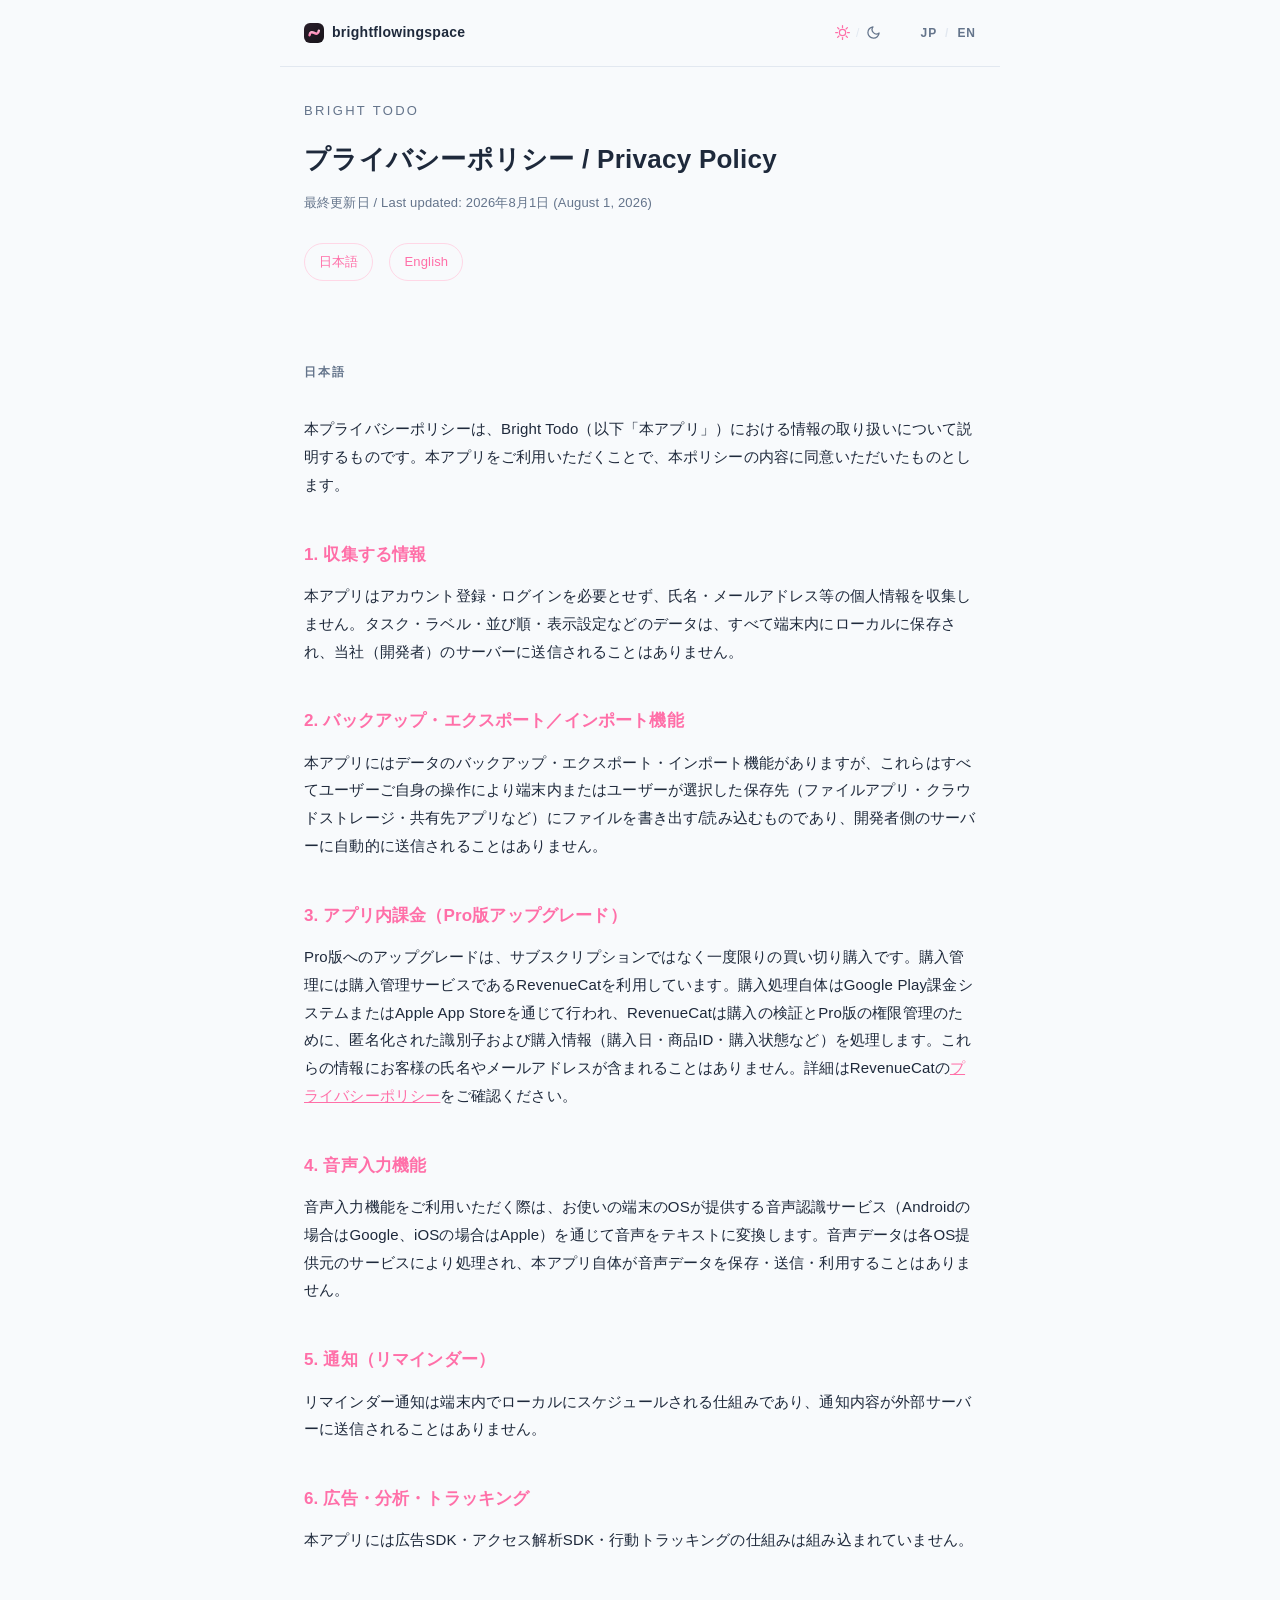
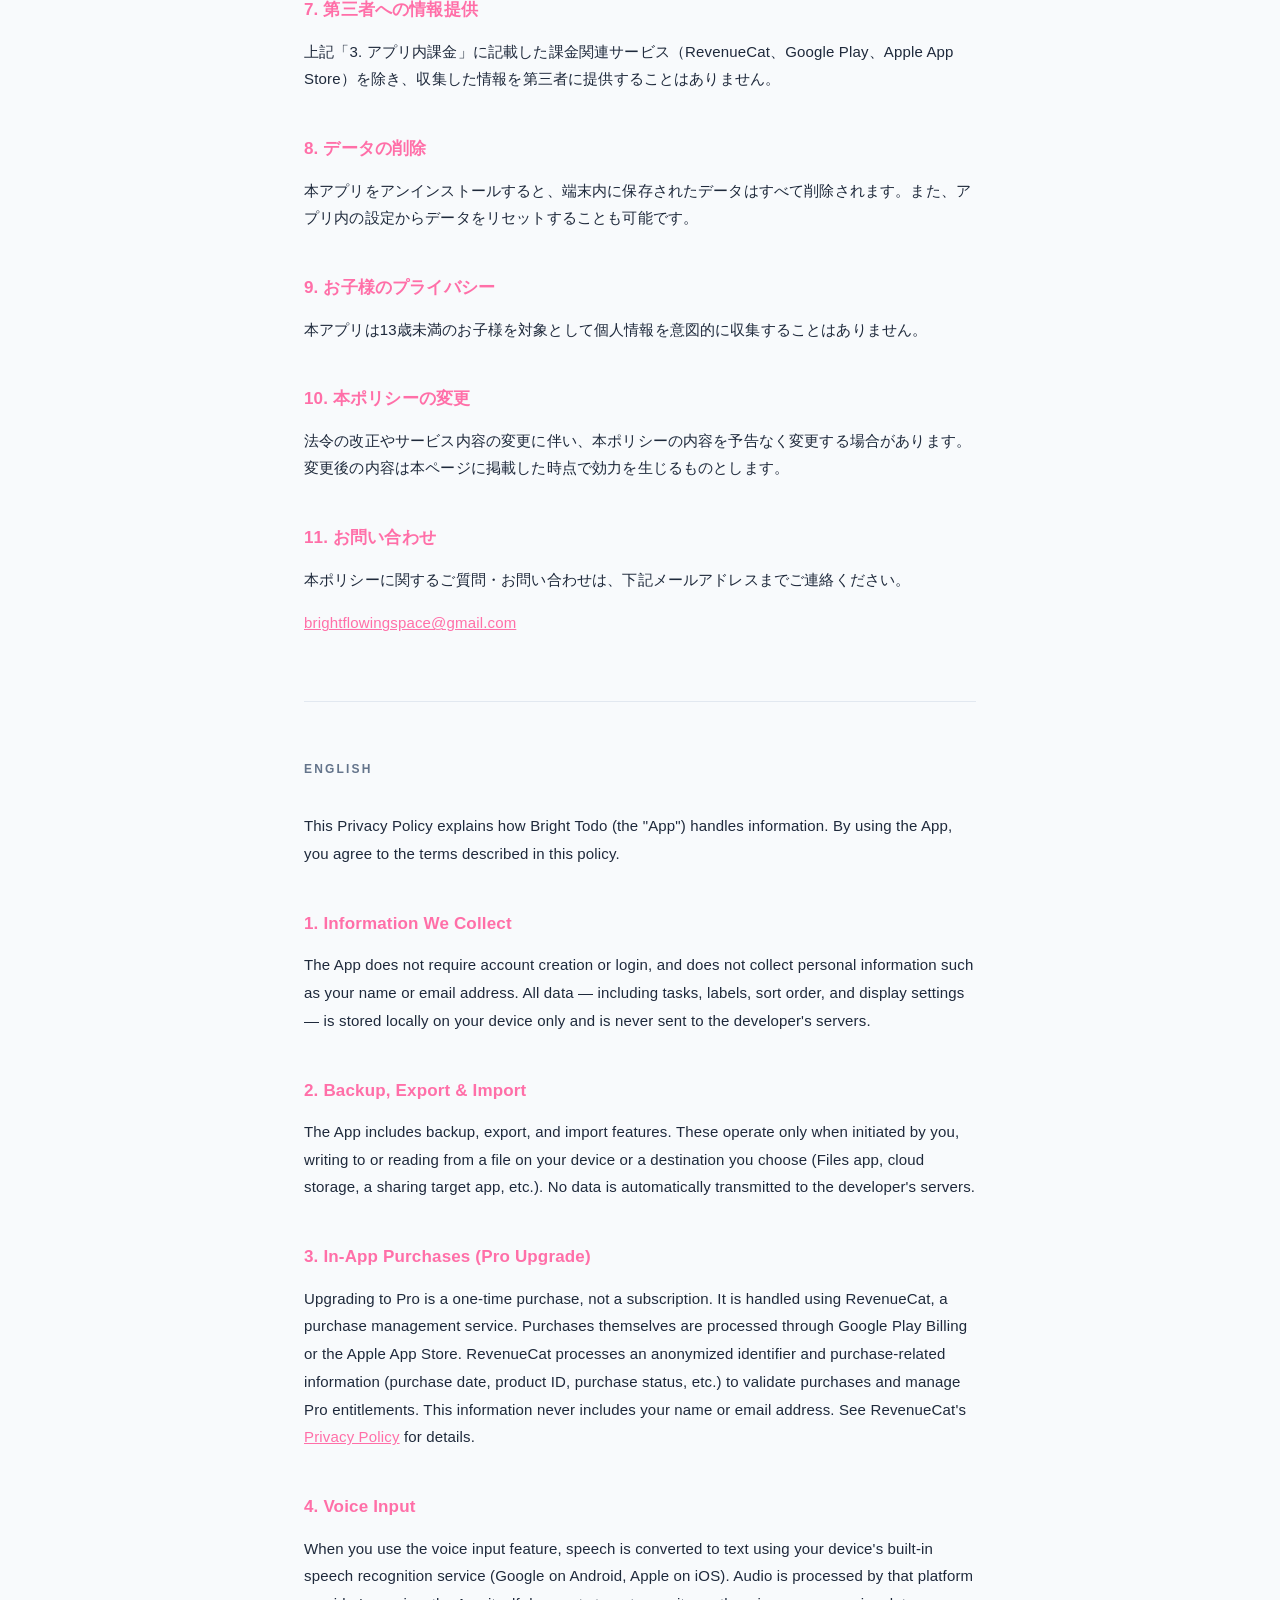
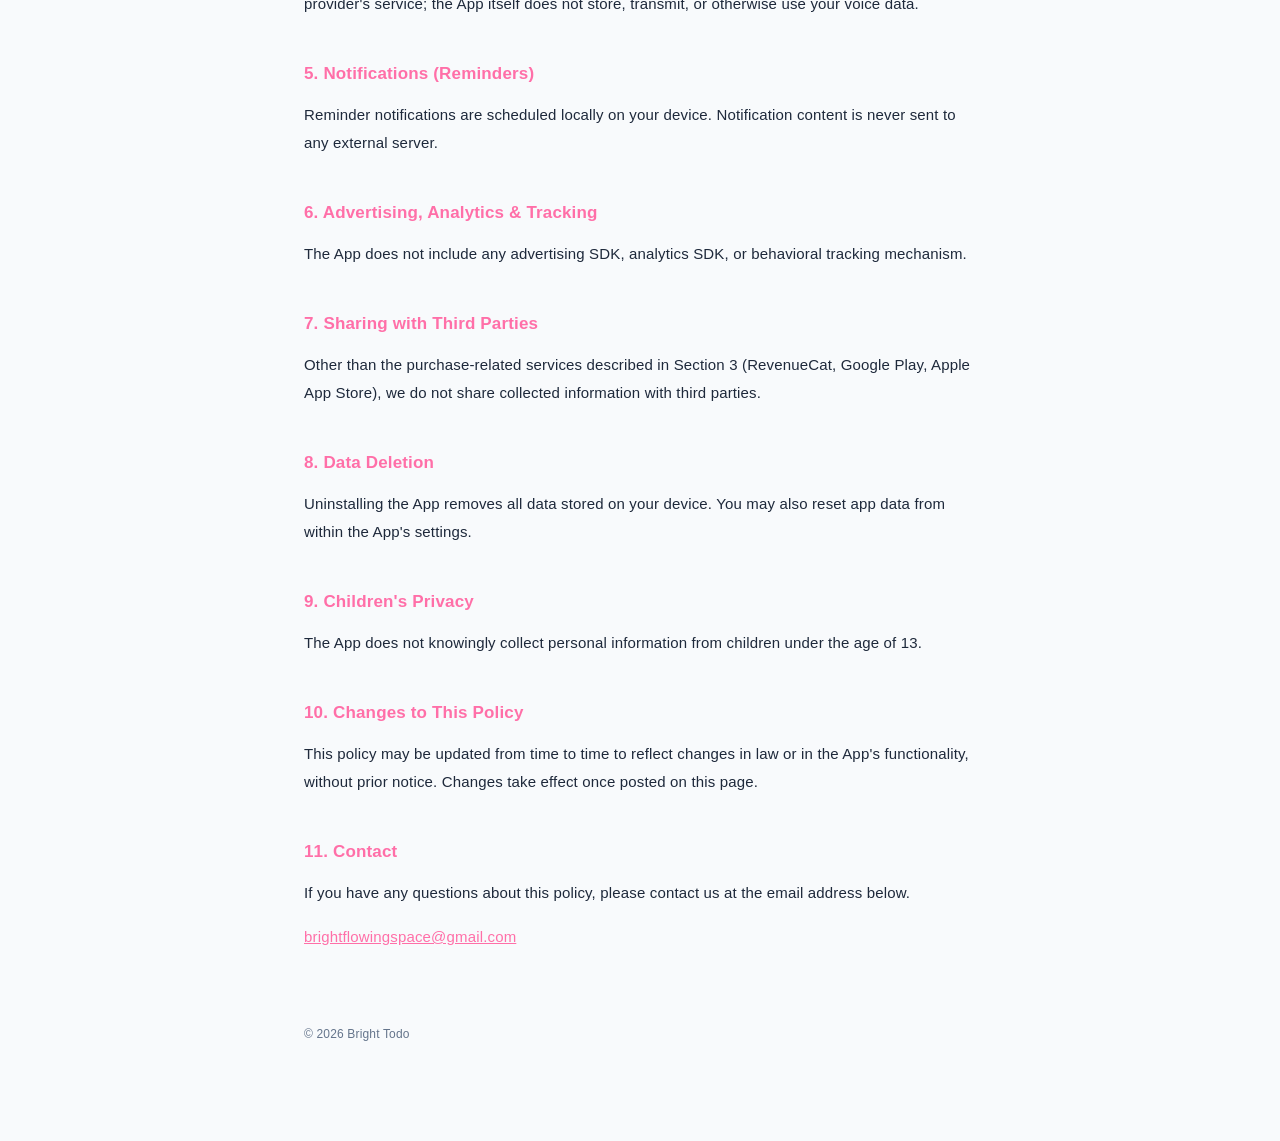
==== index.html @ e103cf81 "feat: プライバシー/サポートページに手動ダークモードトグルを追加、ヘッダー右側を整理 - 右上の「戻る」テキストを削除し、JP/EN(アンカージャンプ)と☀️/🌙(手動テーマ切替)に置き換え -" ====
<!DOCTYPE html>
<html lang="ja">
<head>
<meta charset="UTF-8">
<meta name="viewport" content="width=device-width, initial-scale=1.0">
<title>Bright Todo プライバシーポリシー / Privacy Policy</title>
<script>
  // Set the theme before first paint to avoid a flash of the wrong theme.
  (function () {
    try {
      var saved = localStorage.getItem('bfs_theme');
      var dark = saved ? saved === 'dark' : window.matchMedia('(prefers-color-scheme: dark)').matches;
      if (dark) document.documentElement.classList.add('dark');
    } catch (e) {}
  })();
</script>
<style>
  :root {
    --bg: #f8fafc;
    --fg: #1e293b;
    --muted: #64748b;
    --accent: #ff6fa8;
    --accent-light: #ffd7e6;
    --border: #e2e8f0;
  }
  :root.dark {
    --bg: #1e1420;
    --fg: #f1e9ec;
    --muted: #b09aa4;
    --accent: #ff9ec4;
    --accent-light: #5c001e;
    --border: #3a2a30;
  }
  * { box-sizing: border-box; }
  html { scroll-behavior: smooth; }
  body {
    margin: 0;
    background: var(--bg);
    color: var(--fg);
    font-family: -apple-system, BlinkMacSystemFont, "Hiragino Sans", "Segoe UI", Roboto, sans-serif;
    line-height: 1.85;
    letter-spacing: 0.01em;
    transition: background-color 0.3s ease, color 0.3s ease;
  }
  .wrap {
    max-width: 720px;
    margin: 0 auto;
    padding: 32px 24px 96px;
  }
  .site-header {
    max-width: 720px;
    margin: 0 auto;
    padding: 20px 24px;
    display: flex;
    align-items: center;
    justify-content: space-between;
    gap: 16px;
    border-bottom: 1px solid var(--border);
  }
  .site-header-brand {
    display: flex;
    align-items: center;
    gap: 8px;
    text-decoration: none;
    color: var(--fg);
    font-weight: 800;
    font-size: 14px;
    letter-spacing: 0.02em;
  }
  .site-header-brand img { border-radius: 6px; display: block; }
  .site-header-lang {
    display: flex;
    align-items: center;
    gap: 8px;
    font-size: 12px;
    font-weight: 700;
    letter-spacing: 0.08em;
  }
  .site-header-lang a {
    color: var(--muted);
    text-decoration: none;
    transition: color 0.15s ease;
  }
  .site-header-lang a:hover { color: var(--accent); }
  .site-header-lang span { color: var(--border); }
  .site-header-right {
    display: flex;
    align-items: center;
    gap: 40px;
  }
  .theme-toggle-group {
    display: flex;
    align-items: center;
    gap: 6px;
  }
  .theme-toggle-group button {
    background: none;
    border: none;
    padding: 0;
    cursor: pointer;
    color: var(--muted);
    line-height: 0;
    transition: color 0.15s ease;
  }
  .theme-toggle-group button svg { display: block; width: 15px; height: 15px; }
  .theme-toggle-group span { color: var(--border); font-size: 12px; }
  header.top {
    margin-bottom: 56px;
  }
  .brand {
    font-size: 13px;
    letter-spacing: 0.18em;
    text-transform: uppercase;
    color: var(--muted);
    margin-bottom: 12px;
  }
  h1 {
    font-size: 26px;
    font-weight: 600;
    margin: 0 0 8px;
    letter-spacing: 0.01em;
  }
  .updated {
    font-size: 13px;
    color: var(--muted);
  }
  nav.lang {
    margin-top: 28px;
    display: flex;
    gap: 16px;
    font-size: 13px;
  }
  nav.lang a {
    color: var(--accent);
    text-decoration: none;
    border: 1px solid var(--accent-light);
    padding: 6px 14px;
    border-radius: 999px;
    transition: background 0.15s ease;
  }
  nav.lang a:hover { background: var(--accent-light); }
  section.lang-block {
    padding-top: 24px;
  }
  section.lang-block + section.lang-block {
    margin-top: 64px;
    padding-top: 56px;
    border-top: 1px solid var(--border);
  }
  h2.lang-title {
    font-size: 12px;
    letter-spacing: 0.18em;
    text-transform: uppercase;
    color: var(--muted);
    margin: 0 0 32px;
  }
  h3 {
    font-size: 17px;
    font-weight: 600;
    margin: 40px 0 12px;
    color: var(--accent);
  }
  p { margin: 0 0 16px; font-size: 15px; }
  ul { margin: 0 0 16px; padding-left: 1.3em; font-size: 15px; }
  li { margin-bottom: 6px; }
  a.inline { color: var(--accent); }
  footer {
    margin-top: 72px;
    font-size: 12px;
    color: var(--muted);
  }
</style>
</head>
<body>
<header class="site-header">
  <a href="https://brightflowingspace.netlify.app/" class="site-header-brand">
    <img src="logo.svg" alt="brightflowingspace logo" width="20" height="20">
    <span>brightflowingspace</span>
  </a>
  <div class="site-header-right">
    <div class="theme-toggle-group">
      <button type="button" id="theme-light" aria-label="Light mode">
        <svg viewBox="0 0 24 24" fill="none" stroke="currentColor" stroke-width="2" stroke-linecap="round">
          <circle cx="12" cy="12" r="5"/>
          <line x1="12" y1="1"    x2="12" y2="4"/>
          <line x1="12" y1="20"   x2="12" y2="23"/>
          <line x1="1"  y1="12"   x2="4"  y2="12"/>
          <line x1="20" y1="12"   x2="23" y2="12"/>
          <line x1="4.2"  y1="4.2"  x2="6.3"  y2="6.3"/>
          <line x1="17.7" y1="17.7" x2="19.8" y2="19.8"/>
          <line x1="4.2"  y1="19.8" x2="6.3"  y2="17.7"/>
          <line x1="17.7" y1="6.3"  x2="19.8" y2="4.2"/>
        </svg>
      </button>
      <span>/</span>
      <button type="button" id="theme-dark" aria-label="Dark mode">
        <svg viewBox="0 0 24 24" fill="none" stroke="currentColor" stroke-width="2" stroke-linecap="round" stroke-linejoin="round">
          <path d="M21 12.8A9 9 0 1 1 11.2 3a7 7 0 0 0 9.8 9.8Z"/>
        </svg>
      </button>
    </div>
    <div class="site-header-lang">
      <a href="#ja">JP</a>
      <span>/</span>
      <a href="#en">EN</a>
    </div>
  </div>
</header>
<div class="wrap">

  <header class="top">
    <div class="brand">Bright Todo</div>
    <h1>プライバシーポリシー / Privacy Policy</h1>
    <div class="updated">最終更新日 / Last updated: 2026年8月1日 (August 1, 2026)</div>
    <nav class="lang">
      <a href="#ja">日本語</a>
      <a href="#en">English</a>
    </nav>
  </header>

  <section class="lang-block" id="ja" lang="ja">
    <h2 class="lang-title">日本語</h2>

    <p>本プライバシーポリシーは、Bright Todo（以下「本アプリ」）における情報の取り扱いについて説明するものです。本アプリをご利用いただくことで、本ポリシーの内容に同意いただいたものとします。</p>

    <h3>1. 収集する情報</h3>
    <p>本アプリはアカウント登録・ログインを必要とせず、氏名・メールアドレス等の個人情報を収集しません。タスク・ラベル・並び順・表示設定などのデータは、すべて端末内にローカルに保存され、当社（開発者）のサーバーに送信されることはありません。</p>

    <h3>2. バックアップ・エクスポート／インポート機能</h3>
    <p>本アプリにはデータのバックアップ・エクスポート・インポート機能がありますが、これらはすべてユーザーご自身の操作により端末内またはユーザーが選択した保存先（ファイルアプリ・クラウドストレージ・共有先アプリなど）にファイルを書き出す/読み込むものであり、開発者側のサーバーに自動的に送信されることはありません。</p>

    <h3>3. アプリ内課金（Pro版アップグレード）</h3>
    <p>Pro版へのアップグレードは、サブスクリプションではなく一度限りの買い切り購入です。購入管理には購入管理サービスであるRevenueCatを利用しています。購入処理自体はGoogle Play課金システムまたはApple App Storeを通じて行われ、RevenueCatは購入の検証とPro版の権限管理のために、匿名化された識別子および購入情報（購入日・商品ID・購入状態など）を処理します。これらの情報にお客様の氏名やメールアドレスが含まれることはありません。詳細はRevenueCatの<a class="inline" href="https://www.revenuecat.com/privacy/" target="_blank" rel="noopener">プライバシーポリシー</a>をご確認ください。</p>

    <h3>4. 音声入力機能</h3>
    <p>音声入力機能をご利用いただく際は、お使いの端末のOSが提供する音声認識サービス（Androidの場合はGoogle、iOSの場合はApple）を通じて音声をテキストに変換します。音声データは各OS提供元のサービスにより処理され、本アプリ自体が音声データを保存・送信・利用することはありません。</p>

    <h3>5. 通知（リマインダー）</h3>
    <p>リマインダー通知は端末内でローカルにスケジュールされる仕組みであり、通知内容が外部サーバーに送信されることはありません。</p>

    <h3>6. 広告・分析・トラッキング</h3>
    <p>本アプリには広告SDK・アクセス解析SDK・行動トラッキングの仕組みは組み込まれていません。</p>

    <h3>7. 第三者への情報提供</h3>
    <p>上記「3. アプリ内課金」に記載した課金関連サービス（RevenueCat、Google Play、Apple App Store）を除き、収集した情報を第三者に提供することはありません。</p>

    <h3>8. データの削除</h3>
    <p>本アプリをアンインストールすると、端末内に保存されたデータはすべて削除されます。また、アプリ内の設定からデータをリセットすることも可能です。</p>

    <h3>9. お子様のプライバシー</h3>
    <p>本アプリは13歳未満のお子様を対象として個人情報を意図的に収集することはありません。</p>

    <h3>10. 本ポリシーの変更</h3>
    <p>法令の改正やサービス内容の変更に伴い、本ポリシーの内容を予告なく変更する場合があります。変更後の内容は本ページに掲載した時点で効力を生じるものとします。</p>

    <h3>11. お問い合わせ</h3>
    <p>本ポリシーに関するご質問・お問い合わせは、下記メールアドレスまでご連絡ください。</p>
    <p><a class="inline" href="mailto:brightflowingspace@gmail.com">brightflowingspace@gmail.com</a></p>
  </section>

  <section class="lang-block" id="en" lang="en">
    <h2 class="lang-title">English</h2>

    <p>This Privacy Policy explains how Bright Todo (the "App") handles information. By using the App, you agree to the terms described in this policy.</p>

    <h3>1. Information We Collect</h3>
    <p>The App does not require account creation or login, and does not collect personal information such as your name or email address. All data — including tasks, labels, sort order, and display settings — is stored locally on your device only and is never sent to the developer's servers.</p>

    <h3>2. Backup, Export &amp; Import</h3>
    <p>The App includes backup, export, and import features. These operate only when initiated by you, writing to or reading from a file on your device or a destination you choose (Files app, cloud storage, a sharing target app, etc.). No data is automatically transmitted to the developer's servers.</p>

    <h3>3. In-App Purchases (Pro Upgrade)</h3>
    <p>Upgrading to Pro is a one-time purchase, not a subscription. It is handled using RevenueCat, a purchase management service. Purchases themselves are processed through Google Play Billing or the Apple App Store. RevenueCat processes an anonymized identifier and purchase-related information (purchase date, product ID, purchase status, etc.) to validate purchases and manage Pro entitlements. This information never includes your name or email address. See RevenueCat's <a class="inline" href="https://www.revenuecat.com/privacy/" target="_blank" rel="noopener">Privacy Policy</a> for details.</p>

    <h3>4. Voice Input</h3>
    <p>When you use the voice input feature, speech is converted to text using your device's built-in speech recognition service (Google on Android, Apple on iOS). Audio is processed by that platform provider's service; the App itself does not store, transmit, or otherwise use your voice data.</p>

    <h3>5. Notifications (Reminders)</h3>
    <p>Reminder notifications are scheduled locally on your device. Notification content is never sent to any external server.</p>

    <h3>6. Advertising, Analytics &amp; Tracking</h3>
    <p>The App does not include any advertising SDK, analytics SDK, or behavioral tracking mechanism.</p>

    <h3>7. Sharing with Third Parties</h3>
    <p>Other than the purchase-related services described in Section 3 (RevenueCat, Google Play, Apple App Store), we do not share collected information with third parties.</p>

    <h3>8. Data Deletion</h3>
    <p>Uninstalling the App removes all data stored on your device. You may also reset app data from within the App's settings.</p>

    <h3>9. Children's Privacy</h3>
    <p>The App does not knowingly collect personal information from children under the age of 13.</p>

    <h3>10. Changes to This Policy</h3>
    <p>This policy may be updated from time to time to reflect changes in law or in the App's functionality, without prior notice. Changes take effect once posted on this page.</p>

    <h3>11. Contact</h3>
    <p>If you have any questions about this policy, please contact us at the email address below.</p>
    <p><a class="inline" href="mailto:brightflowingspace@gmail.com">brightflowingspace@gmail.com</a></p>
  </section>

  <footer>&copy; 2026 Bright Todo</footer>

</div>
<script>
  var $themeLight = document.getElementById('theme-light');
  var $themeDark  = document.getElementById('theme-dark');

  function isDark() { return document.documentElement.classList.contains('dark'); }

  function updateThemeIcons() {
    var dark = isDark();
    $themeLight.style.color = !dark ? 'var(--accent)' : '';
    $themeDark.style.color  = dark  ? 'var(--accent)' : '';
  }
  updateThemeIcons();

  function setTheme(dark, remember) {
    document.documentElement.classList.toggle('dark', dark);
    if (remember) {
      try { localStorage.setItem('bfs_theme', dark ? 'dark' : 'light'); } catch (e) {}
    }
    updateThemeIcons();
  }

  $themeLight.addEventListener('click', function () { setTheme(false, true); });
  $themeDark.addEventListener('click', function () { setTheme(true, true); });

  window.matchMedia('(prefers-color-scheme: dark)').addEventListener('change', function (e) {
    var saved = null;
    try { saved = localStorage.getItem('bfs_theme'); } catch (err) {}
    if (!saved) setTheme(e.matches, false);
  });
</script>
</body>
</html>
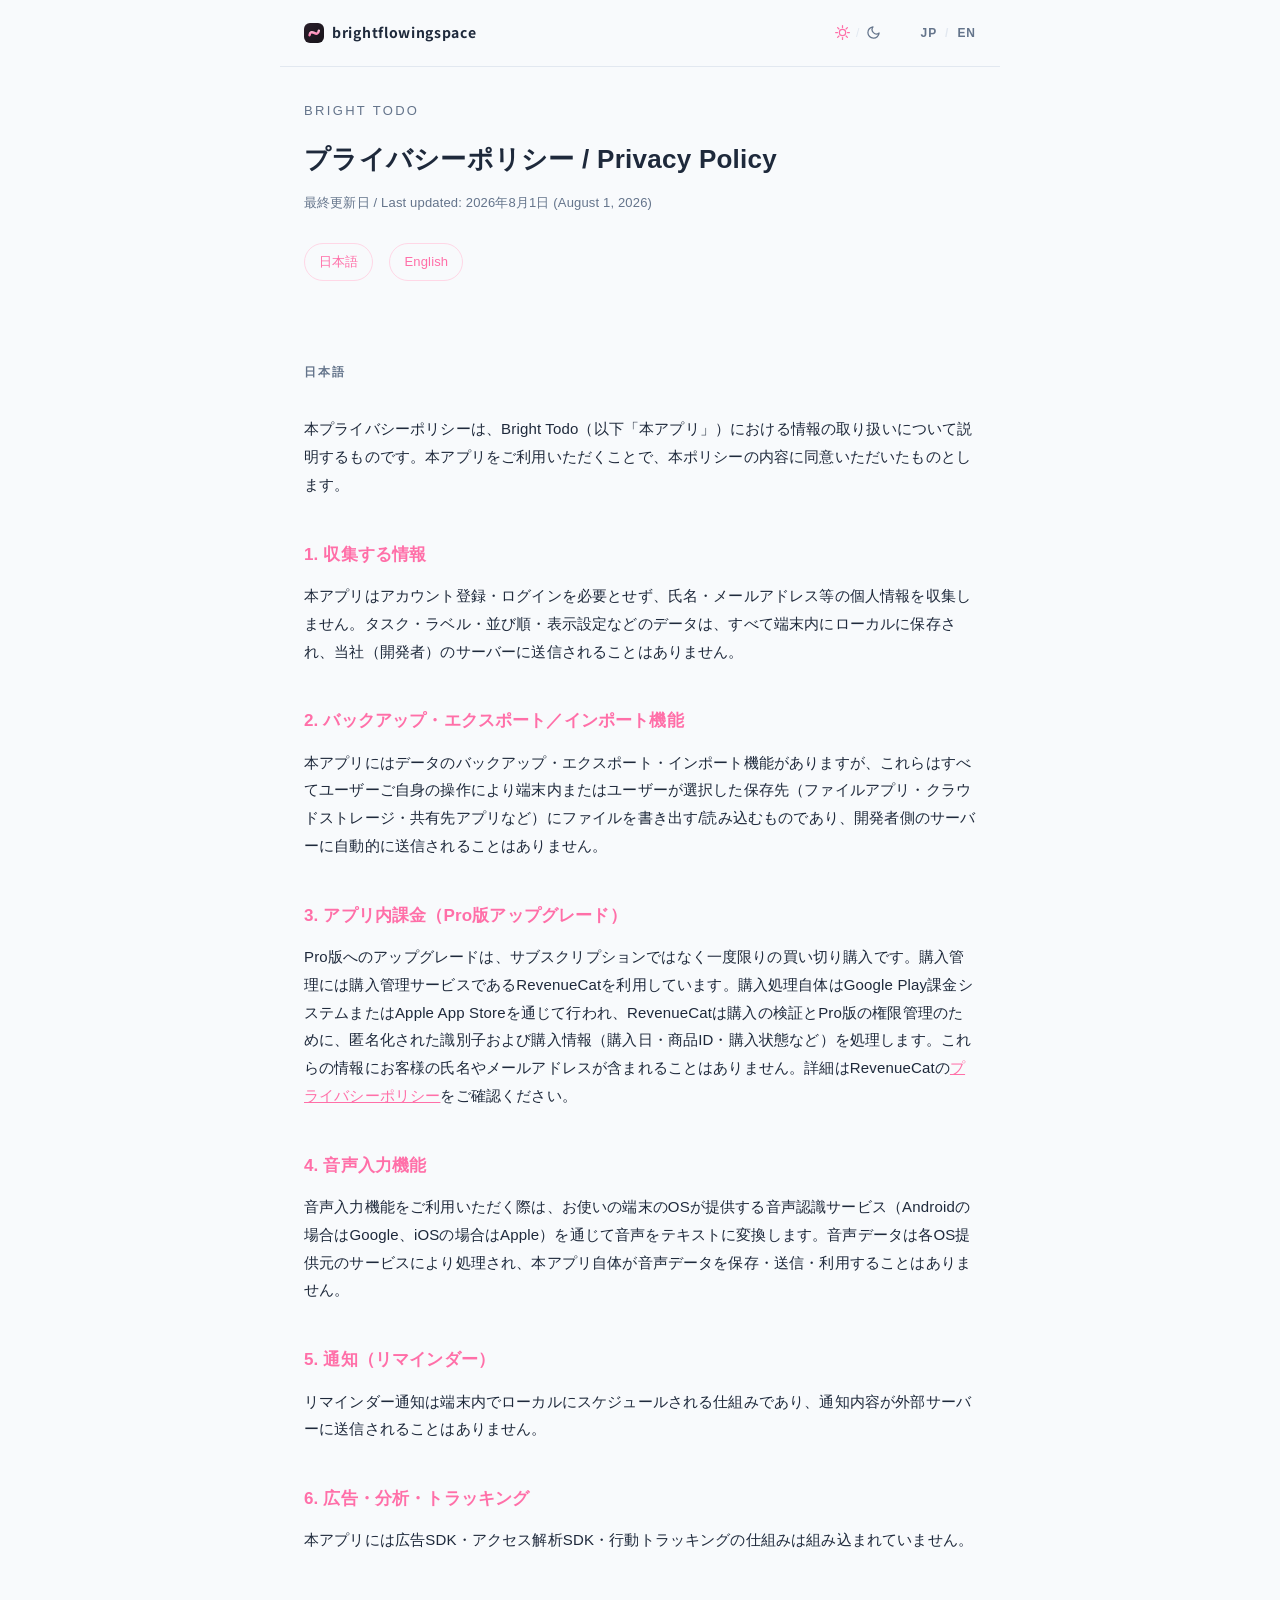
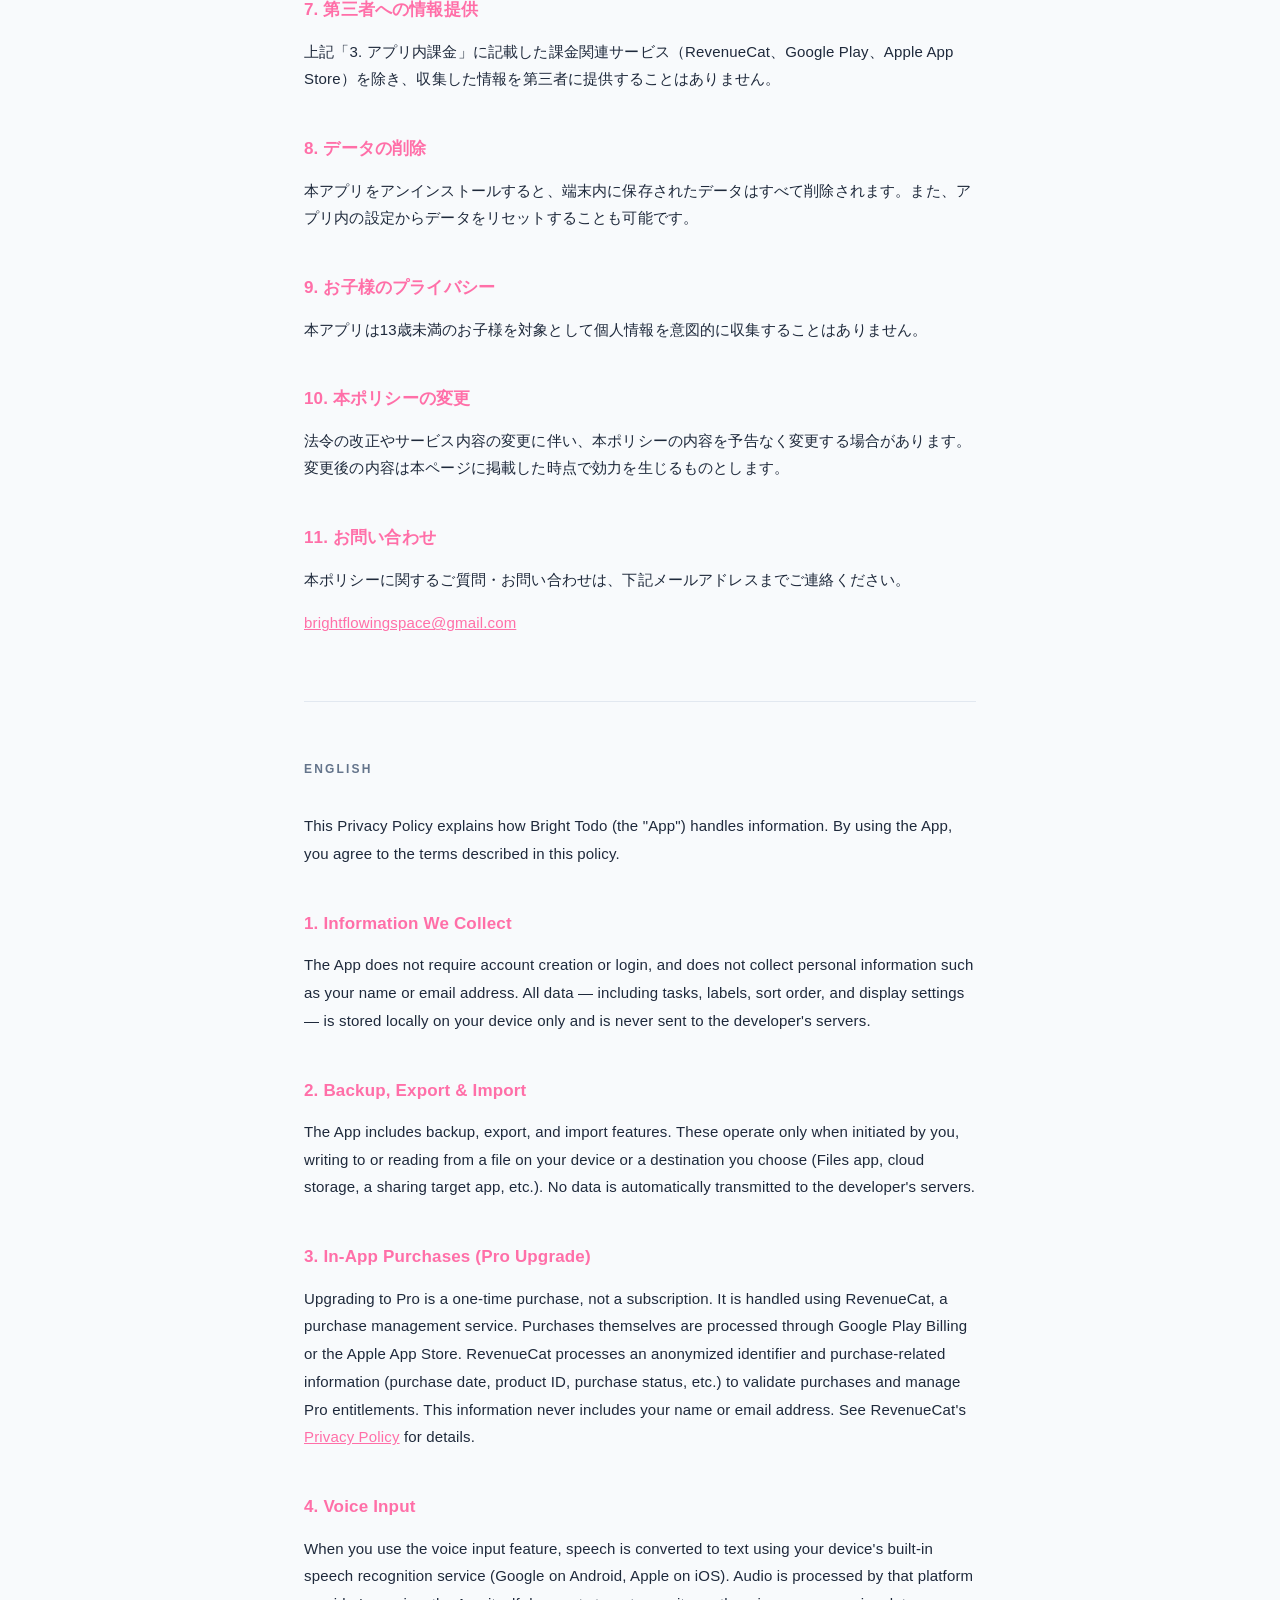
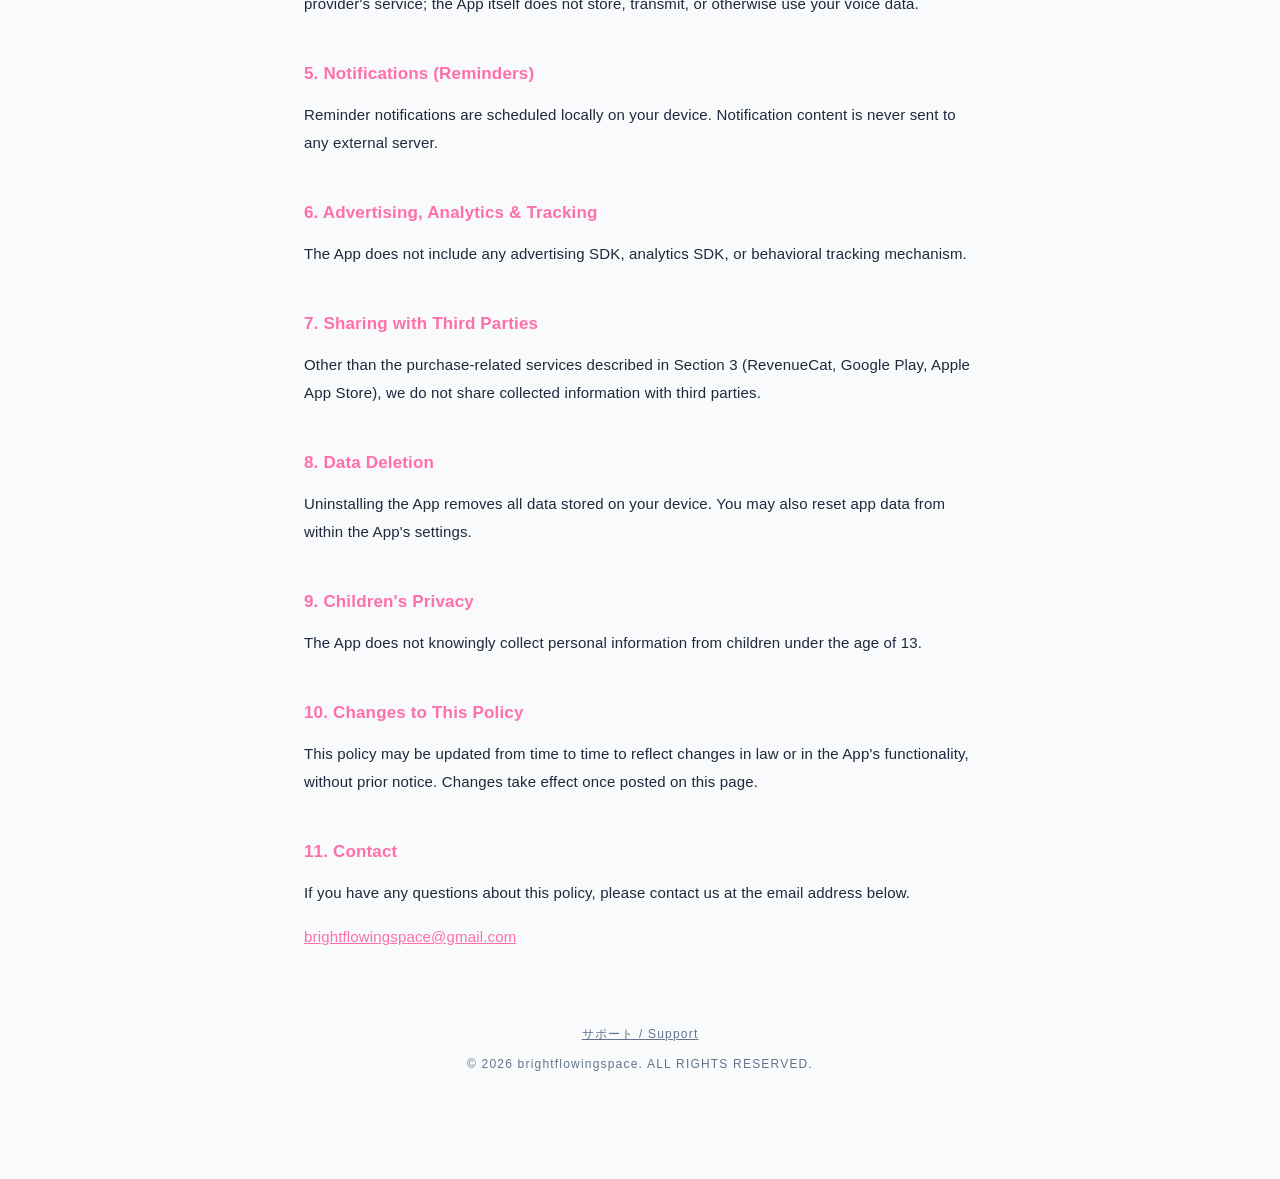
==== commit 7856d625: "fix: ヘッダーブランドのフォントをbrightに合わせ、フッターにコピーライトと相互リンクを追加 Co-Authored-By: Claude Sonnet 5 <noreply@anthropi" ====
--- a/index.html
+++ b/index.html
@@ -14,6 +14,9 @@
     } catch (e) {}
   })();
 </script>
+<link rel="preconnect" href="https://fonts.googleapis.com">
+<link rel="preconnect" href="https://fonts.gstatic.com" crossorigin>
+<link href="https://fonts.googleapis.com/css2?family=Noto+Sans+JP:wght@700;900&display=swap" rel="stylesheet">
 <style>
   :root {
     --bg: #f8fafc;
@@ -63,9 +66,10 @@
     gap: 8px;
     text-decoration: none;
     color: var(--fg);
-    font-weight: 800;
+    font-family: 'Noto Sans JP', sans-serif;
+    font-weight: 700;
     font-size: 14px;
-    letter-spacing: 0.02em;
+    letter-spacing: 0.05em;
   }
   .site-header-brand img { border-radius: 6px; display: block; }
   .site-header-lang {
@@ -104,6 +108,28 @@
   }
   .theme-toggle-group button svg { display: block; width: 15px; height: 15px; }
   .theme-toggle-group span { color: var(--border); font-size: 12px; }
+  .back-to-top {
+    position: fixed;
+    bottom: 24px;
+    right: 24px;
+    width: 44px;
+    height: 44px;
+    border-radius: 999px;
+    background: #1e1420;
+    color: #fff;
+    display: flex;
+    align-items: center;
+    justify-content: center;
+    text-decoration: none;
+    opacity: 0;
+    pointer-events: none;
+    transition: opacity 0.3s ease, transform 0.2s ease;
+    box-shadow: 0 8px 24px rgba(0,0,0,0.25);
+    z-index: 40;
+  }
+  .back-to-top svg { width: 18px; height: 18px; display: block; }
+  .back-to-top:hover { transform: scale(1.1); }
+  .back-to-top.visible { opacity: 1; pointer-events: auto; }
   header.top {
     margin-bottom: 56px;
   }
@@ -168,7 +194,12 @@
     margin-top: 72px;
     font-size: 12px;
     color: var(--muted);
-  }
+    text-align: center;
+    letter-spacing: 0.1em;
+  }
+  footer p { margin: 0 0 8px; font-size: 12px; }
+  footer a { color: var(--muted); text-decoration: underline; }
+  footer a:hover { color: var(--accent); }
 </style>
 </head>
 <body>
@@ -298,9 +329,19 @@
     <p><a class="inline" href="mailto:brightflowingspace@gmail.com">brightflowingspace@gmail.com</a></p>
   </section>
 
-  <footer>&copy; 2026 Bright Todo</footer>
+  <footer>
+    <p><a href="./support.html">サポート / Support</a></p>
+    <p>&copy; 2026 brightflowingspace. ALL RIGHTS RESERVED.</p>
+  </footer>
 
 </div>
+
+<a href="#" class="back-to-top" aria-label="Back to top">
+  <svg viewBox="0 0 24 24" fill="none" stroke="currentColor" stroke-width="2" stroke-linecap="round" stroke-linejoin="round">
+    <path d="M12 19V5M5 12l7-7 7 7"/>
+  </svg>
+</a>
+
 <script>
   var $themeLight = document.getElementById('theme-light');
   var $themeDark  = document.getElementById('theme-dark');
@@ -330,6 +371,17 @@
     try { saved = localStorage.getItem('bfs_theme'); } catch (err) {}
     if (!saved) setTheme(e.matches, false);
   });
+
+  var $backToTop = document.querySelector('.back-to-top');
+  function toggleBackToTop() {
+    $backToTop.classList.toggle('visible', window.scrollY > 300);
+  }
+  window.addEventListener('scroll', toggleBackToTop, { passive: true });
+  toggleBackToTop();
+  $backToTop.addEventListener('click', function (e) {
+    e.preventDefault();
+    window.scrollTo({ top: 0, behavior: 'smooth' });
+  });
 </script>
 </body>
 </html>
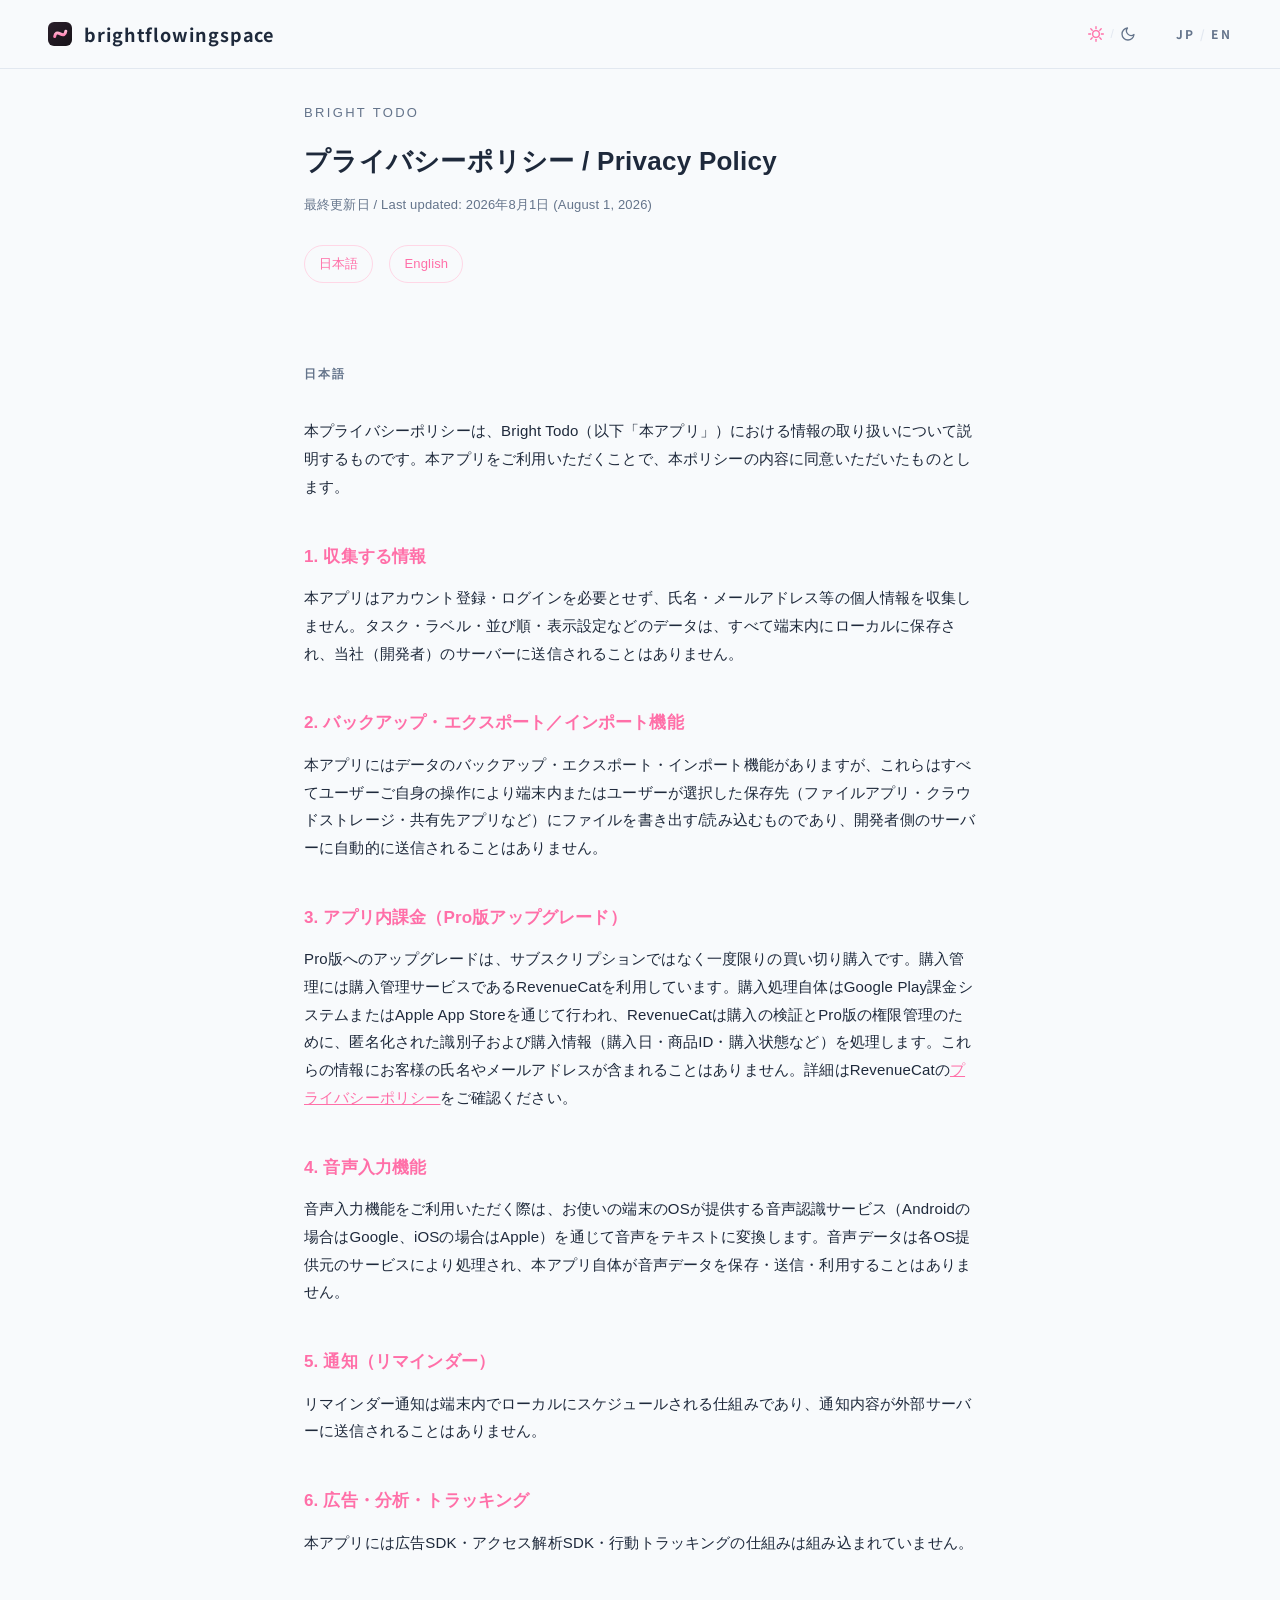
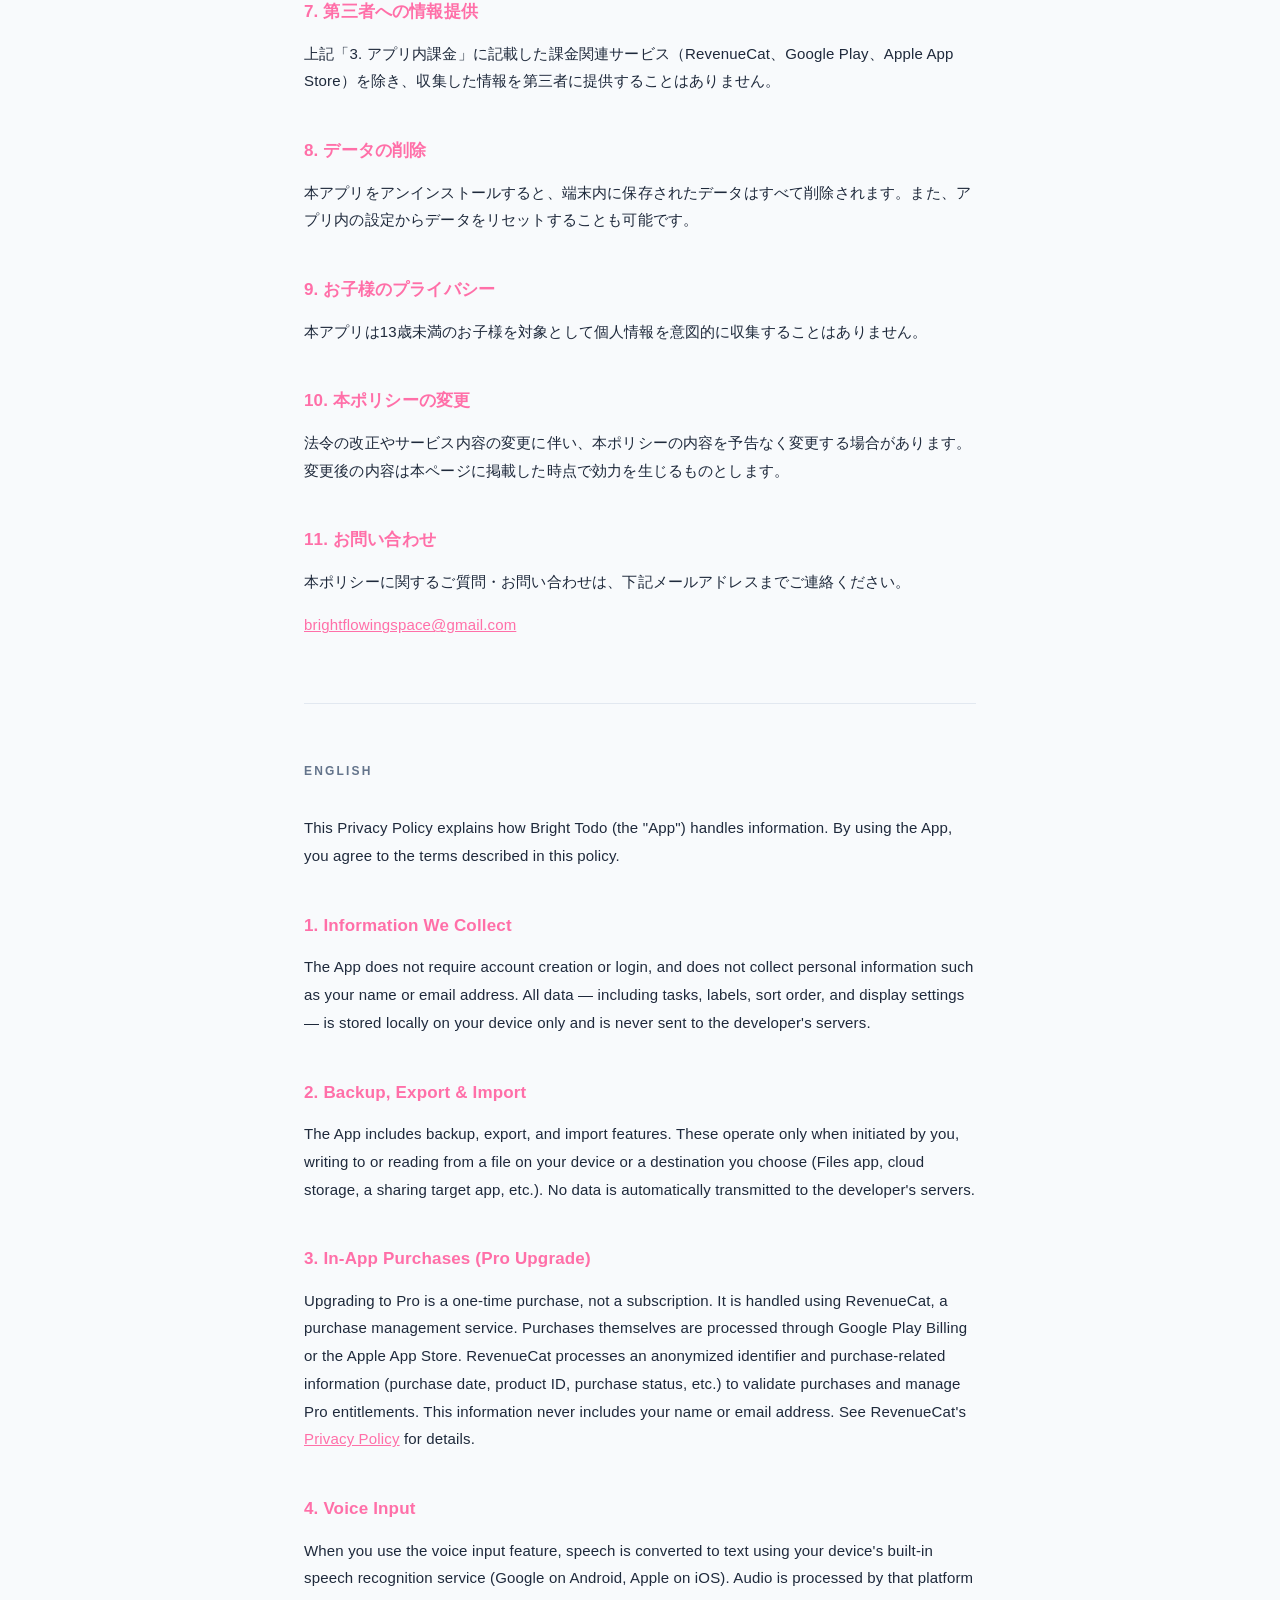
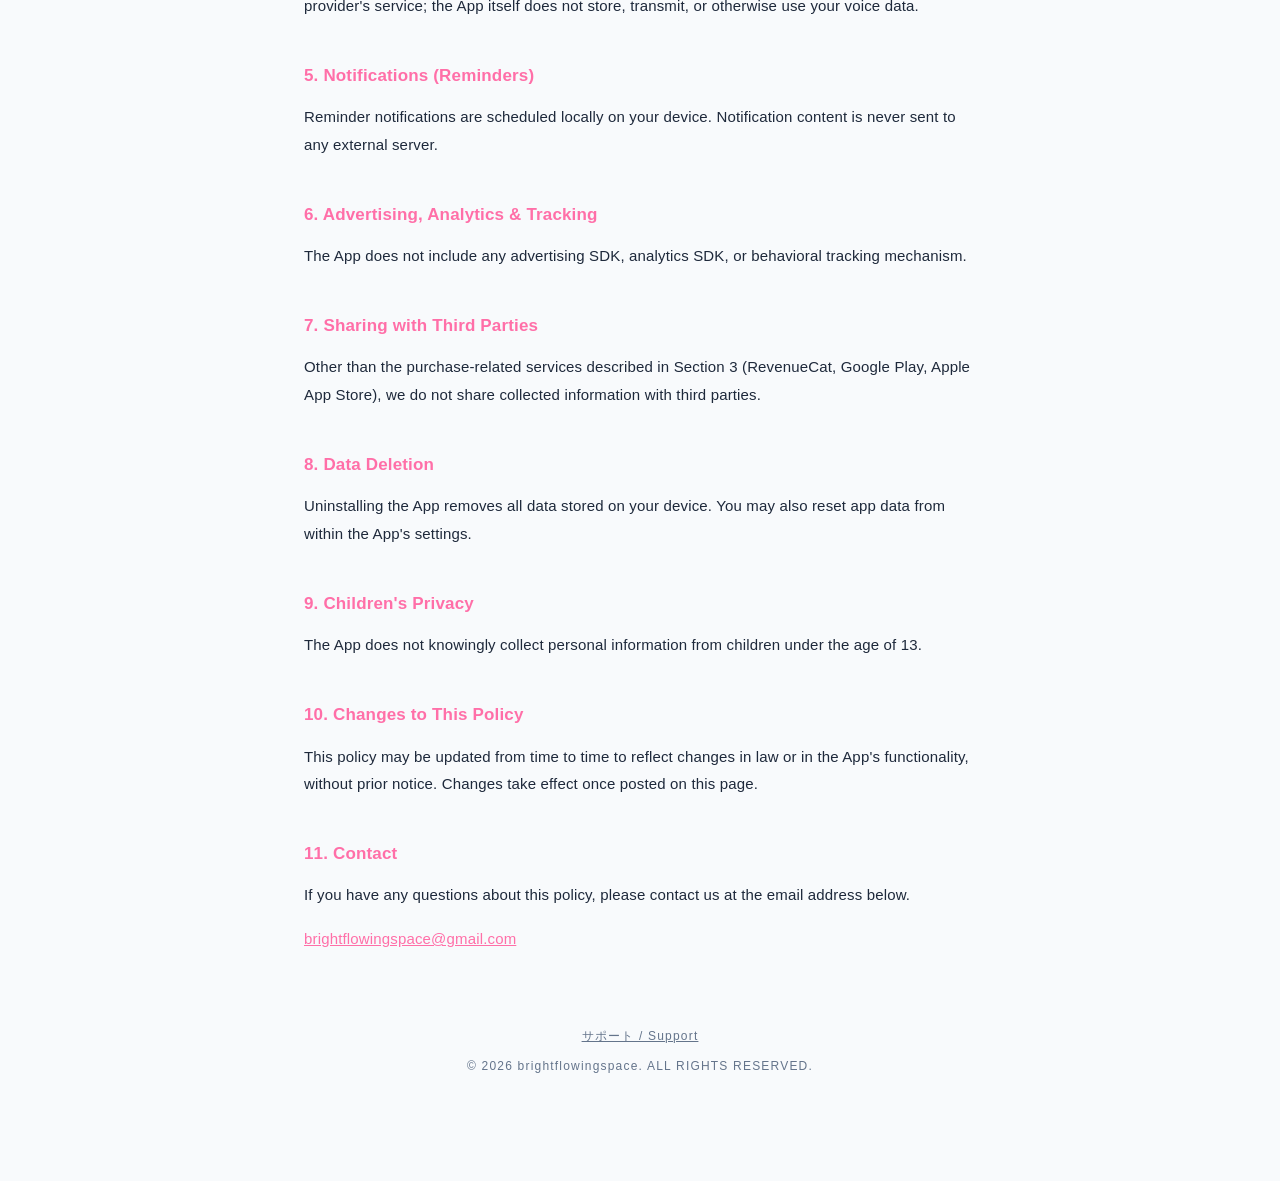
==== commit 16e6e44d: "refactor: ヘッダーCSS/JSを共通ファイルに切り出し、brightのヘッダーと完全に一致させる - position: fixed化、レスポンシブサイズ・余白をbright側のTailwi" ====
--- a/index.html
+++ b/index.html
@@ -16,7 +16,8 @@
 </script>
 <link rel="preconnect" href="https://fonts.googleapis.com">
 <link rel="preconnect" href="https://fonts.gstatic.com" crossorigin>
-<link href="https://fonts.googleapis.com/css2?family=Noto+Sans+JP:wght@700;900&display=swap" rel="stylesheet">
+<link href="https://fonts.googleapis.com/css2?family=Noto+Sans+JP:wght@300;400;500;700&display=swap" rel="stylesheet">
+<link rel="stylesheet" href="./assets/site-header.css">
 <style>
   :root {
     --bg: #f8fafc;
@@ -50,64 +51,6 @@
     margin: 0 auto;
     padding: 32px 24px 96px;
   }
-  .site-header {
-    max-width: 720px;
-    margin: 0 auto;
-    padding: 20px 24px;
-    display: flex;
-    align-items: center;
-    justify-content: space-between;
-    gap: 16px;
-    border-bottom: 1px solid var(--border);
-  }
-  .site-header-brand {
-    display: flex;
-    align-items: center;
-    gap: 8px;
-    text-decoration: none;
-    color: var(--fg);
-    font-family: 'Noto Sans JP', sans-serif;
-    font-weight: 700;
-    font-size: 14px;
-    letter-spacing: 0.05em;
-  }
-  .site-header-brand img { border-radius: 6px; display: block; }
-  .site-header-lang {
-    display: flex;
-    align-items: center;
-    gap: 8px;
-    font-size: 12px;
-    font-weight: 700;
-    letter-spacing: 0.08em;
-  }
-  .site-header-lang a {
-    color: var(--muted);
-    text-decoration: none;
-    transition: color 0.15s ease;
-  }
-  .site-header-lang a:hover { color: var(--accent); }
-  .site-header-lang span { color: var(--border); }
-  .site-header-right {
-    display: flex;
-    align-items: center;
-    gap: 40px;
-  }
-  .theme-toggle-group {
-    display: flex;
-    align-items: center;
-    gap: 6px;
-  }
-  .theme-toggle-group button {
-    background: none;
-    border: none;
-    padding: 0;
-    cursor: pointer;
-    color: var(--muted);
-    line-height: 0;
-    transition: color 0.15s ease;
-  }
-  .theme-toggle-group button svg { display: block; width: 15px; height: 15px; }
-  .theme-toggle-group span { color: var(--border); font-size: 12px; }
   .back-to-top {
     position: fixed;
     bottom: 24px;
@@ -205,7 +148,7 @@
 <body>
 <header class="site-header">
   <a href="https://brightflowingspace.netlify.app/" class="site-header-brand">
-    <img src="logo.svg" alt="brightflowingspace logo" width="20" height="20">
+    <img src="logo.svg" alt="brightflowingspace logo" width="19" height="19">
     <span>brightflowingspace</span>
   </a>
   <div class="site-header-right">
@@ -342,36 +285,8 @@
   </svg>
 </a>
 
+<script src="./assets/site-header.js"></script>
 <script>
-  var $themeLight = document.getElementById('theme-light');
-  var $themeDark  = document.getElementById('theme-dark');
-
-  function isDark() { return document.documentElement.classList.contains('dark'); }
-
-  function updateThemeIcons() {
-    var dark = isDark();
-    $themeLight.style.color = !dark ? 'var(--accent)' : '';
-    $themeDark.style.color  = dark  ? 'var(--accent)' : '';
-  }
-  updateThemeIcons();
-
-  function setTheme(dark, remember) {
-    document.documentElement.classList.toggle('dark', dark);
-    if (remember) {
-      try { localStorage.setItem('bfs_theme', dark ? 'dark' : 'light'); } catch (e) {}
-    }
-    updateThemeIcons();
-  }
-
-  $themeLight.addEventListener('click', function () { setTheme(false, true); });
-  $themeDark.addEventListener('click', function () { setTheme(true, true); });
-
-  window.matchMedia('(prefers-color-scheme: dark)').addEventListener('change', function (e) {
-    var saved = null;
-    try { saved = localStorage.getItem('bfs_theme'); } catch (err) {}
-    if (!saved) setTheme(e.matches, false);
-  });
-
   var $backToTop = document.querySelector('.back-to-top');
   function toggleBackToTop() {
     $backToTop.classList.toggle('visible', window.scrollY > 300);
--- a/assets/site-header.css
+++ b/assets/site-header.css
@@ -0,0 +1,87 @@
+/*
+  Shared header styles for brightflowingspace sub-pages (privacy, support, ...).
+  Kept in sync by hand with the nav in brightflowingspace/index.html (main site).
+  Requires the host page to define --fg, --muted, --border, --accent as CSS custom
+  properties on :root / :root.dark, and to load Noto Sans JP (weights 300/400/500/700)
+  from Google Fonts before this stylesheet.
+*/
+.site-header {
+  position: fixed;
+  top: 0;
+  left: 0;
+  right: 0;
+  z-index: 50;
+  width: 100%;
+  box-sizing: border-box;
+  padding: 16px 24px;
+  display: flex;
+  align-items: center;
+  justify-content: space-between;
+  gap: 16px;
+  background: var(--bg);
+  border-bottom: 1px solid var(--border);
+}
+body { padding-top: 52px; }
+.site-header-brand {
+  display: flex;
+  align-items: center;
+  gap: 8px;
+  text-decoration: none;
+  color: var(--fg);
+  font-family: 'Noto Sans JP', sans-serif;
+  font-weight: 700;
+  font-size: 11px;
+  /* Matches Tailwind's inherited 1.5 on the main site; the host page's
+     body line-height (1.85) would otherwise push the text down ~3px. */
+  line-height: 1.5;
+  letter-spacing: 0.05em;
+}
+.site-header-brand img { width: 19px; height: 19px; border-radius: 6px; display: block; }
+.site-header-lang {
+  display: flex;
+  align-items: center;
+  gap: 4px;
+  font-family: 'Noto Sans JP', sans-serif;
+  font-size: 10px;
+  font-weight: 700;
+  line-height: 1.5;
+  letter-spacing: 0.2em;
+}
+.site-header-lang a {
+  color: var(--muted);
+  text-decoration: none;
+  transition: color 0.15s ease;
+}
+.site-header-lang a:hover { color: var(--accent); }
+.site-header-lang span { color: var(--border); }
+.site-header-right {
+  display: flex;
+  align-items: center;
+  gap: 40px;
+}
+.theme-toggle-group {
+  display: flex;
+  align-items: center;
+  gap: 6px;
+}
+.theme-toggle-group button {
+  background: none;
+  border: none;
+  padding: 0;
+  cursor: pointer;
+  color: var(--muted);
+  line-height: 0;
+  transition: color 0.15s ease;
+}
+.theme-toggle-group button svg { display: block; width: 14px; height: 14px; }
+.theme-toggle-group span { color: var(--border); font-size: 10px; }
+@media (min-width: 768px) {
+  .site-header { padding: 20px 48px; }
+  /* font-size/line-height mirror Tailwind's text-lg (18px/28px) and text-xs (12px/16px). */
+  .site-header-brand { gap: 12px; font-size: 18px; line-height: 28px; }
+  .site-header-brand img { width: 24px; height: 24px; }
+  .site-header-lang { font-size: 12px; line-height: 16px; }
+  .theme-toggle-group button svg { width: 16px; height: 16px; }
+  .theme-toggle-group span { font-size: 12px; }
+  body { padding-top: 69px; }
+}
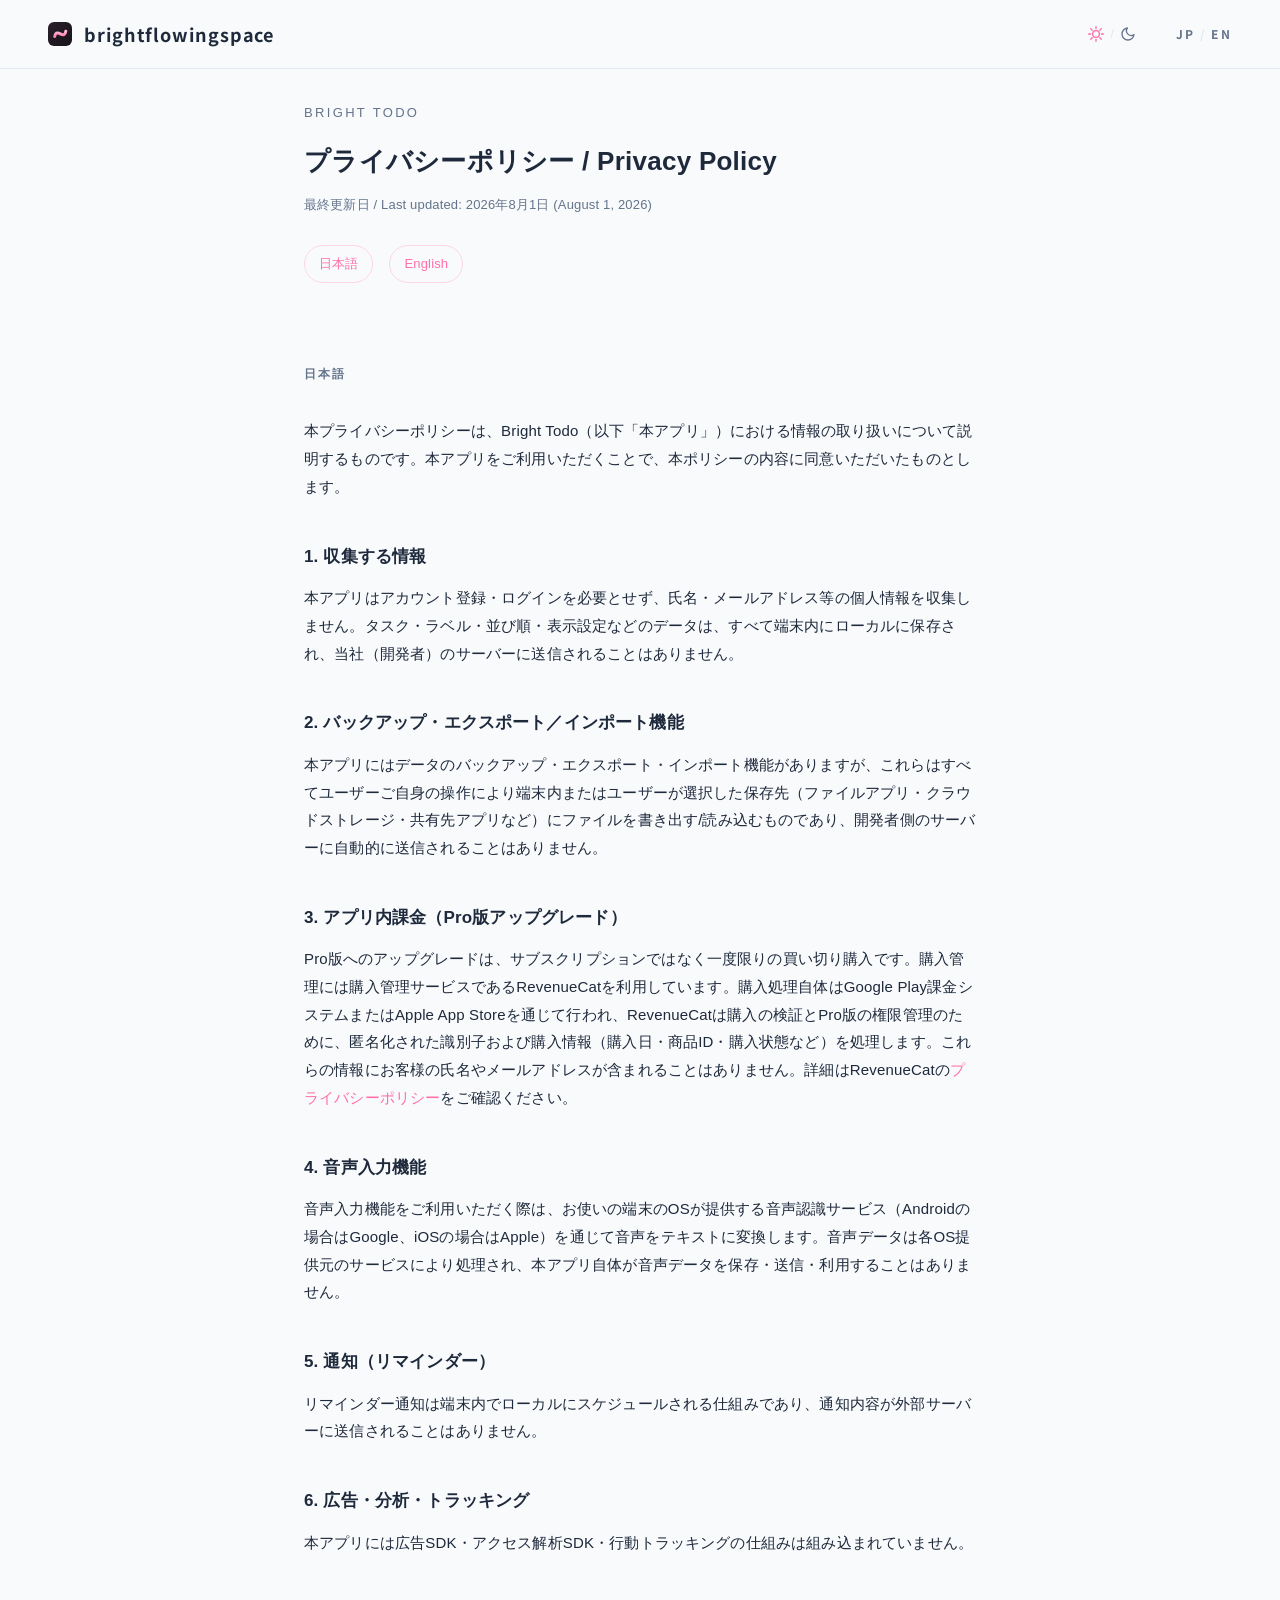
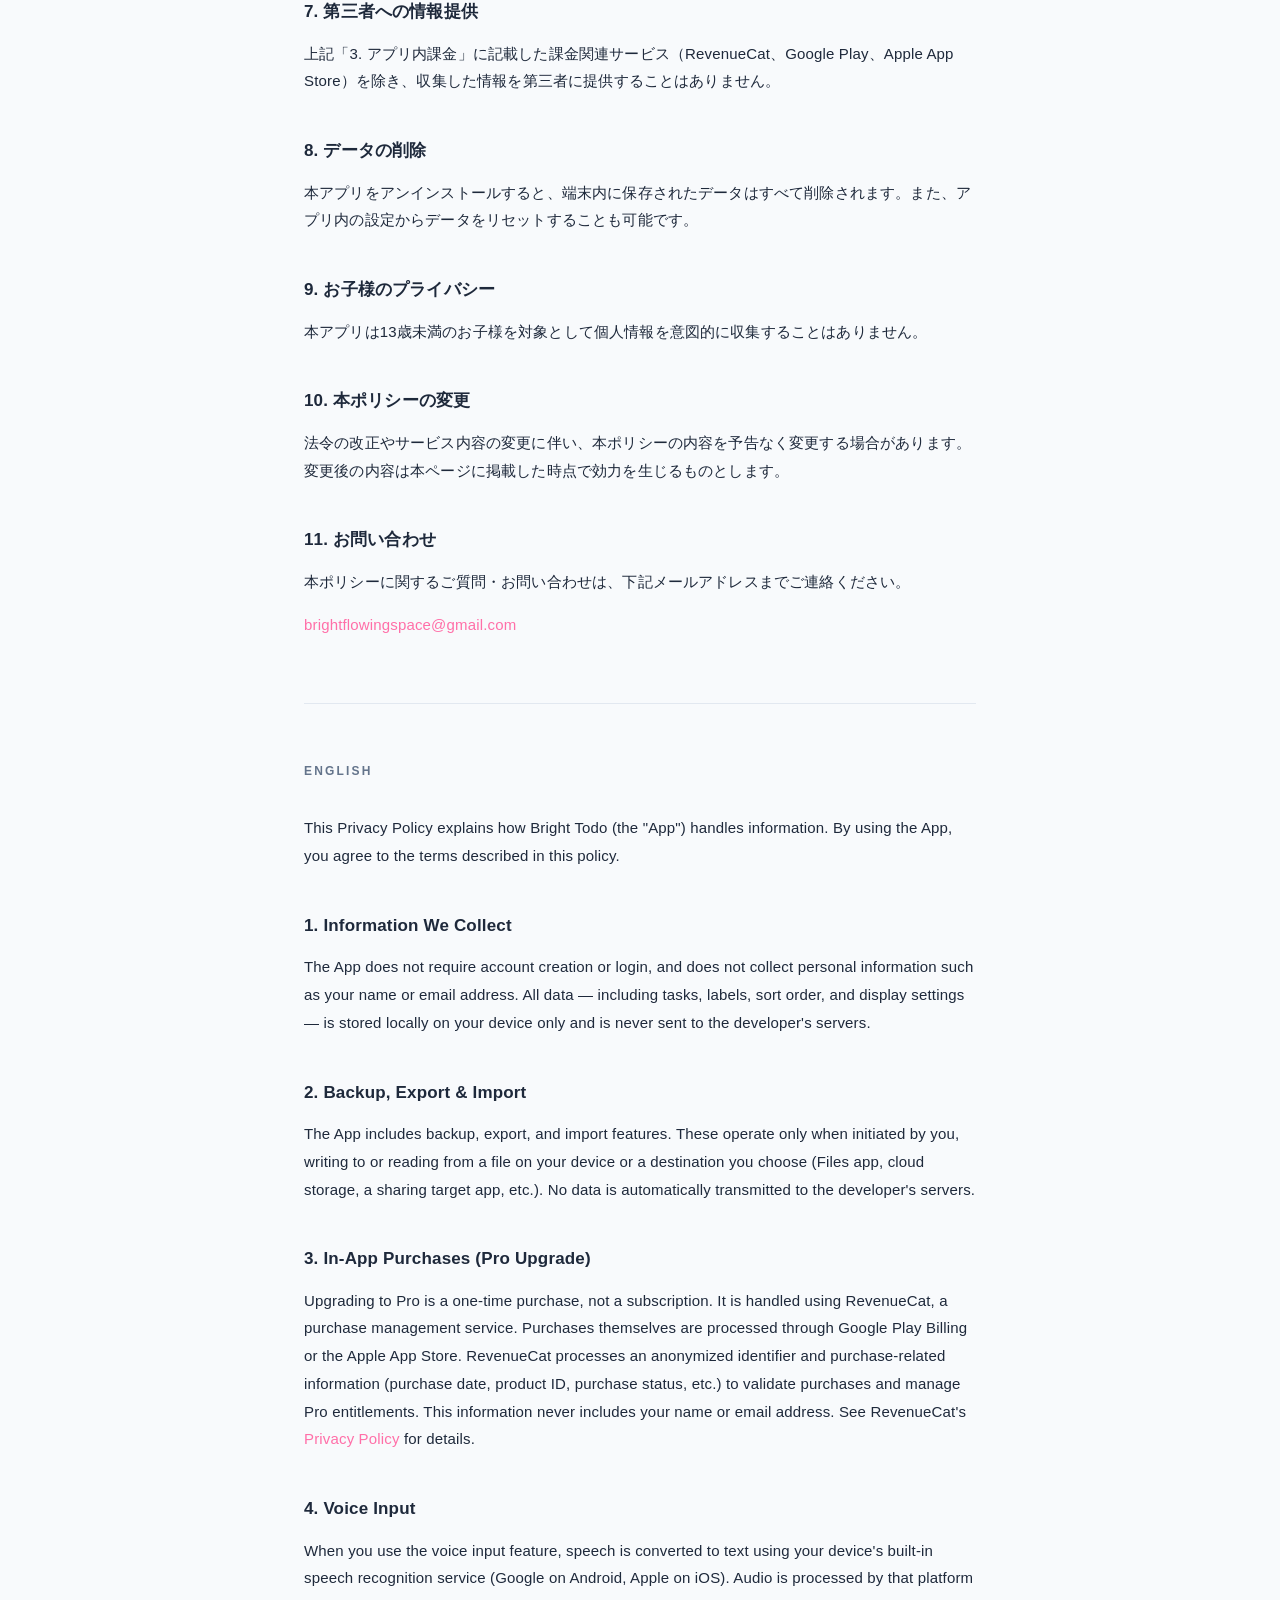
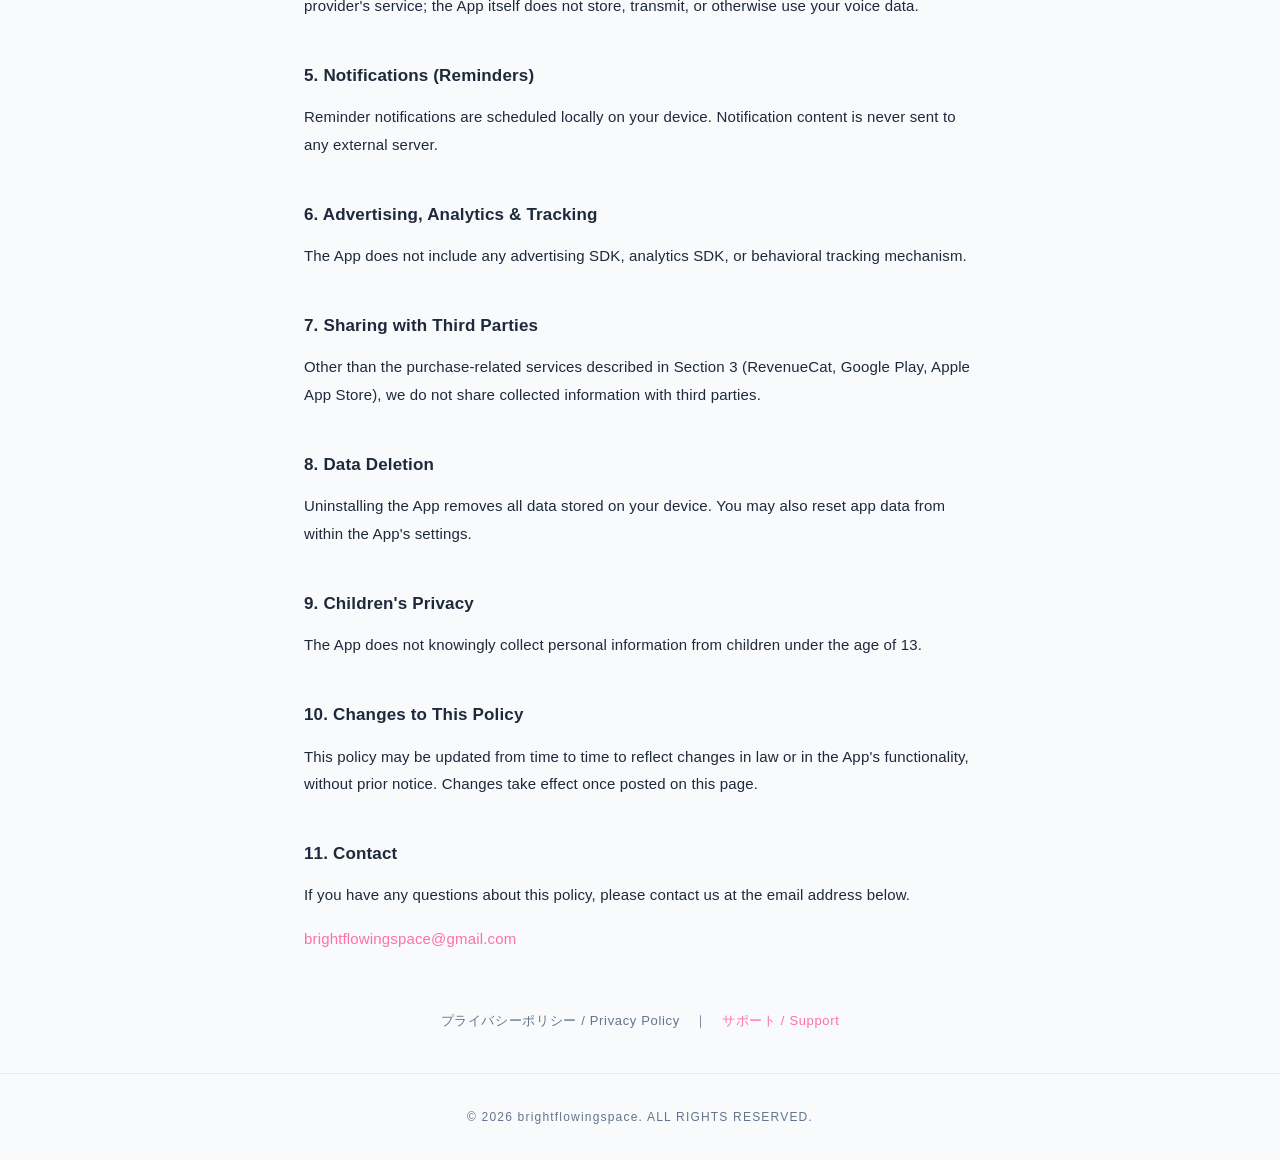
==== commit a222030f: "fix: リンク色・フッターレイアウトの調整とfavicon追加 - タイトルのアクセント色を黒系に、本文/フッターのリンクをピンク・アンダーラインなしに統一 - サポートページの問い合わせボックス背" ====
--- a/index.html
+++ b/index.html
@@ -4,6 +4,8 @@
 <meta charset="UTF-8">
 <meta name="viewport" content="width=device-width, initial-scale=1.0">
 <title>Bright Todo プライバシーポリシー / Privacy Policy</title>
+<link rel="icon" type="image/svg+xml" href="logo.svg">
+<link rel="apple-touch-icon" href="logo.svg">
 <script>
   // Set the theme before first paint to avoid a flash of the wrong theme.
   (function () {
@@ -49,7 +51,7 @@
   .wrap {
     max-width: 720px;
     margin: 0 auto;
-    padding: 32px 24px 96px;
+    padding: 32px 24px 40px;
   }
   .back-to-top {
     position: fixed;
@@ -127,22 +129,38 @@
     font-size: 17px;
     font-weight: 600;
     margin: 40px 0 12px;
-    color: var(--accent);
+    color: var(--fg);
   }
   p { margin: 0 0 16px; font-size: 15px; }
   ul { margin: 0 0 16px; padding-left: 1.3em; font-size: 15px; }
   li { margin-bottom: 6px; }
-  a.inline { color: var(--accent); }
+  a.inline { color: var(--accent); text-decoration: none; }
+  .footer-links {
+    margin-top: 56px;
+    text-align: center;
+    font-size: 13px;
+    letter-spacing: 0.05em;
+  }
+  .footer-links a { color: var(--accent); text-decoration: none; }
+  .footer-links a:hover { opacity: 0.75; }
+  .footer-links .current { color: var(--muted); }
+  .footer-links .sep { color: var(--muted); margin: 0 10px; }
   footer {
-    margin-top: 72px;
+    width: 100%;
+    box-sizing: border-box;
+    margin-top: 0;
+    padding: 12px 24px;
+    background: var(--bg);
+    border-top: 1px solid var(--border);
     font-size: 12px;
     color: var(--muted);
     text-align: center;
     letter-spacing: 0.1em;
   }
-  footer p { margin: 0 0 8px; font-size: 12px; }
-  footer a { color: var(--muted); text-decoration: underline; }
-  footer a:hover { color: var(--accent); }
+  footer p { margin: 0; font-size: 12px; }
+  @media (min-width: 768px) {
+    footer { padding: 32px 24px; }
+  }
 </style>
 </head>
 <body>
@@ -272,12 +290,17 @@
     <p><a class="inline" href="mailto:brightflowingspace@gmail.com">brightflowingspace@gmail.com</a></p>
   </section>
 
-  <footer>
-    <p><a href="./support.html">サポート / Support</a></p>
-    <p>&copy; 2026 brightflowingspace. ALL RIGHTS RESERVED.</p>
-  </footer>
+  <nav class="footer-links">
+    <span class="current">プライバシーポリシー / Privacy Policy</span>
+    <span class="sep">｜</span>
+    <a href="./support.html">サポート / Support</a>
+  </nav>
 
 </div>
+
+<footer>
+  <p>&copy; 2026 brightflowingspace. ALL RIGHTS RESERVED.</p>
+</footer>
 
 <a href="#" class="back-to-top" aria-label="Back to top">
   <svg viewBox="0 0 24 24" fill="none" stroke="currentColor" stroke-width="2" stroke-linecap="round" stroke-linejoin="round">
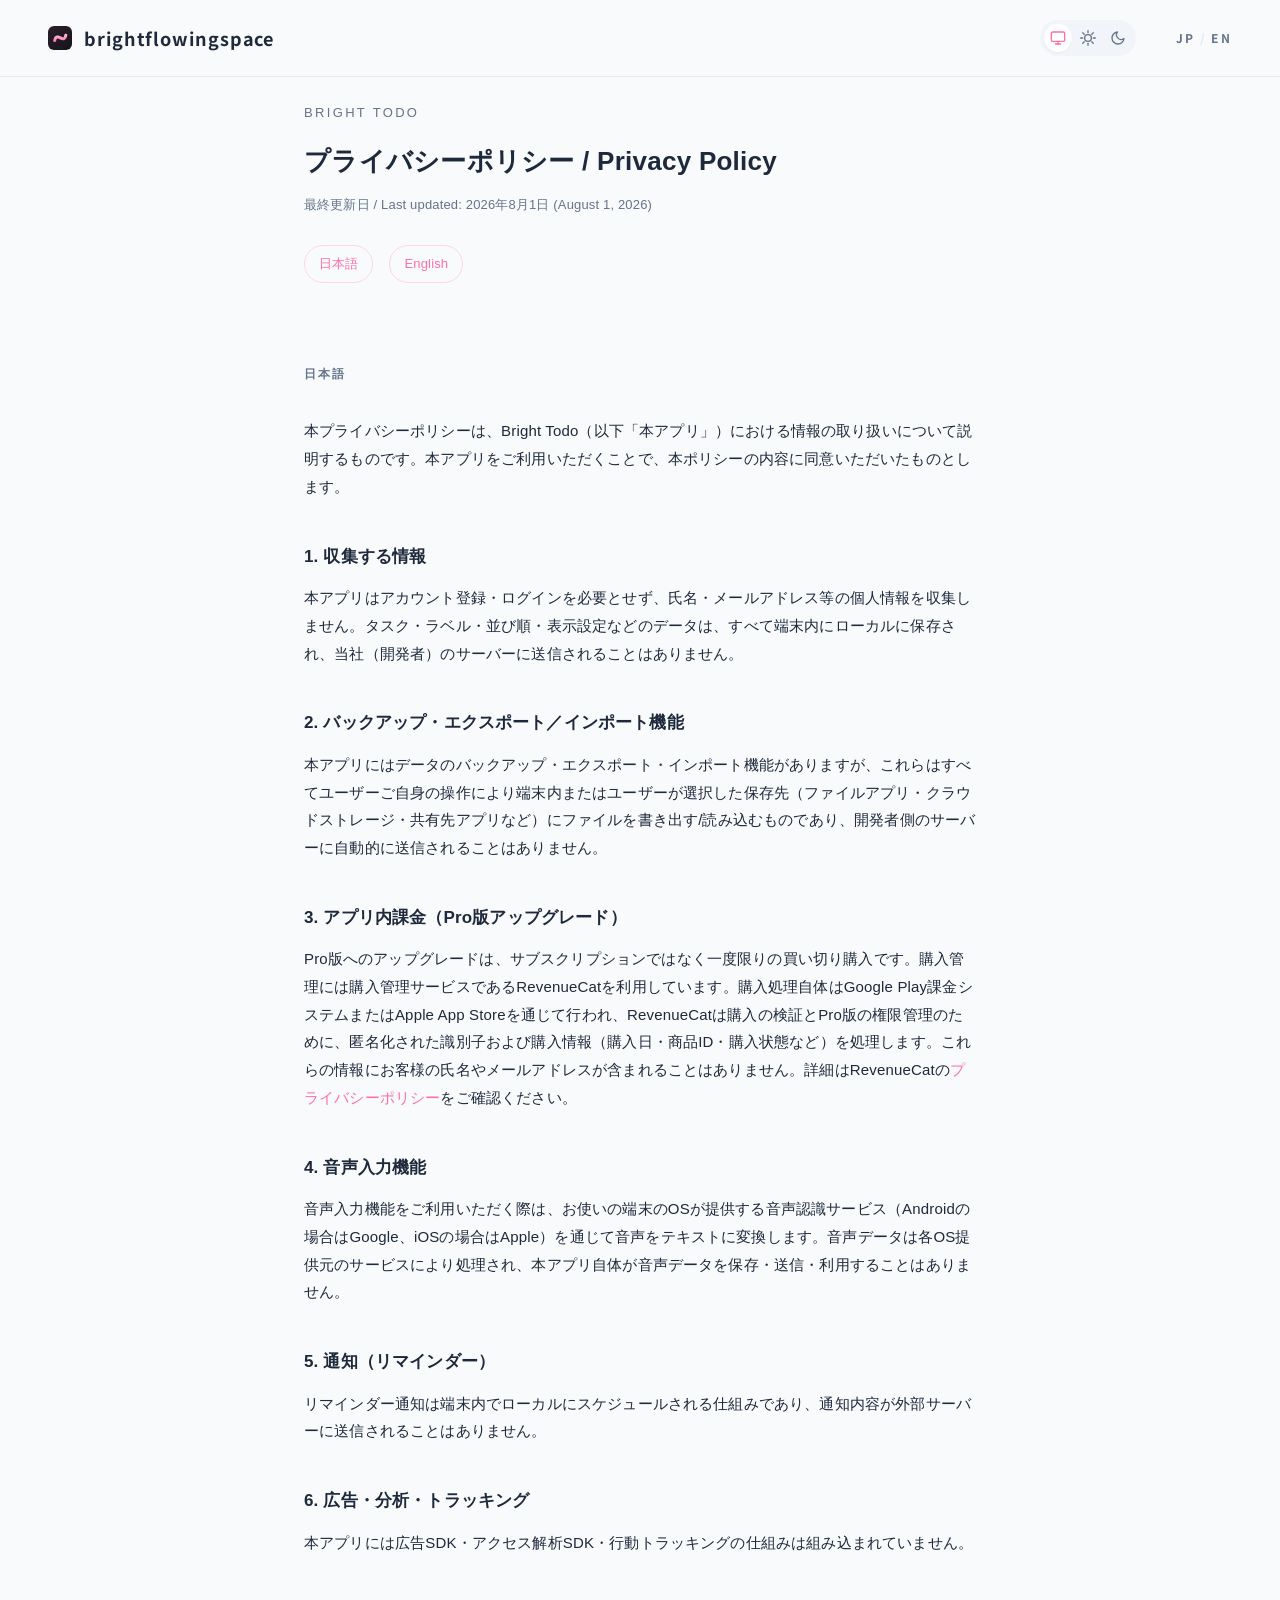
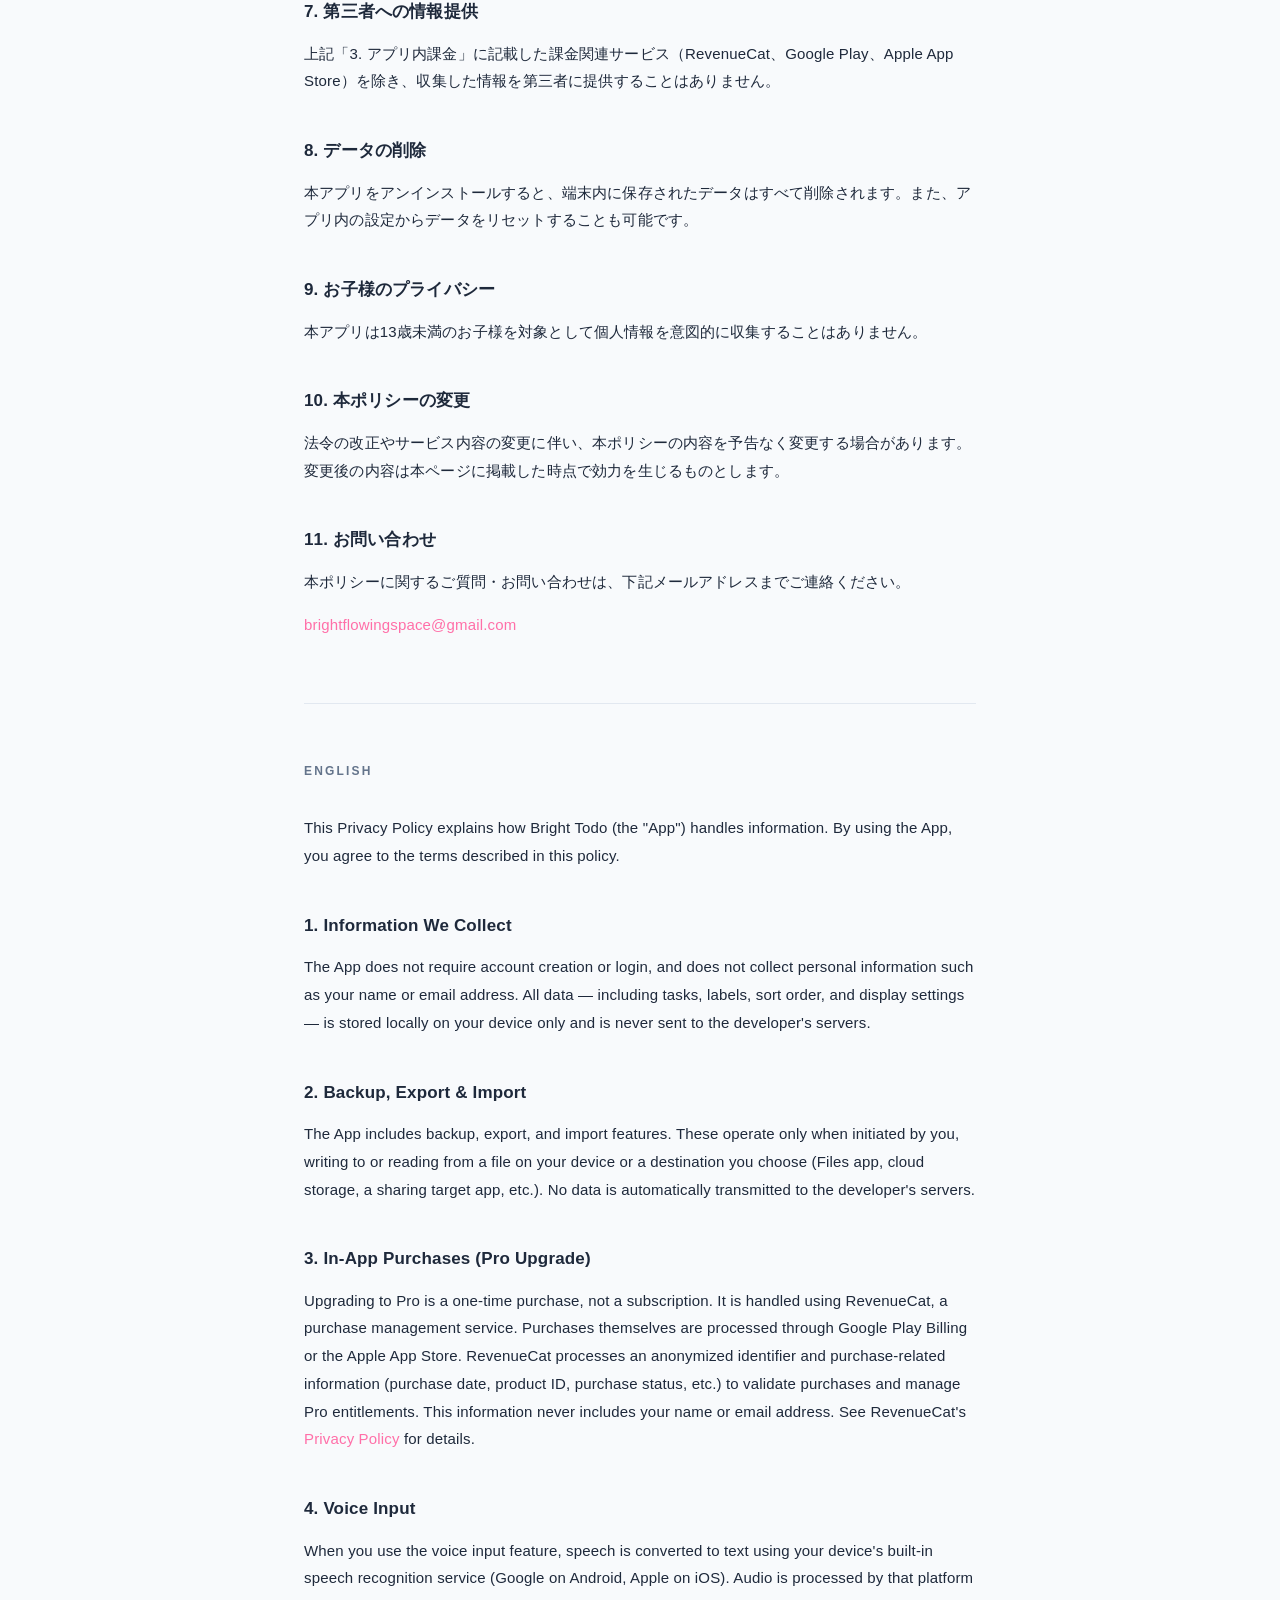
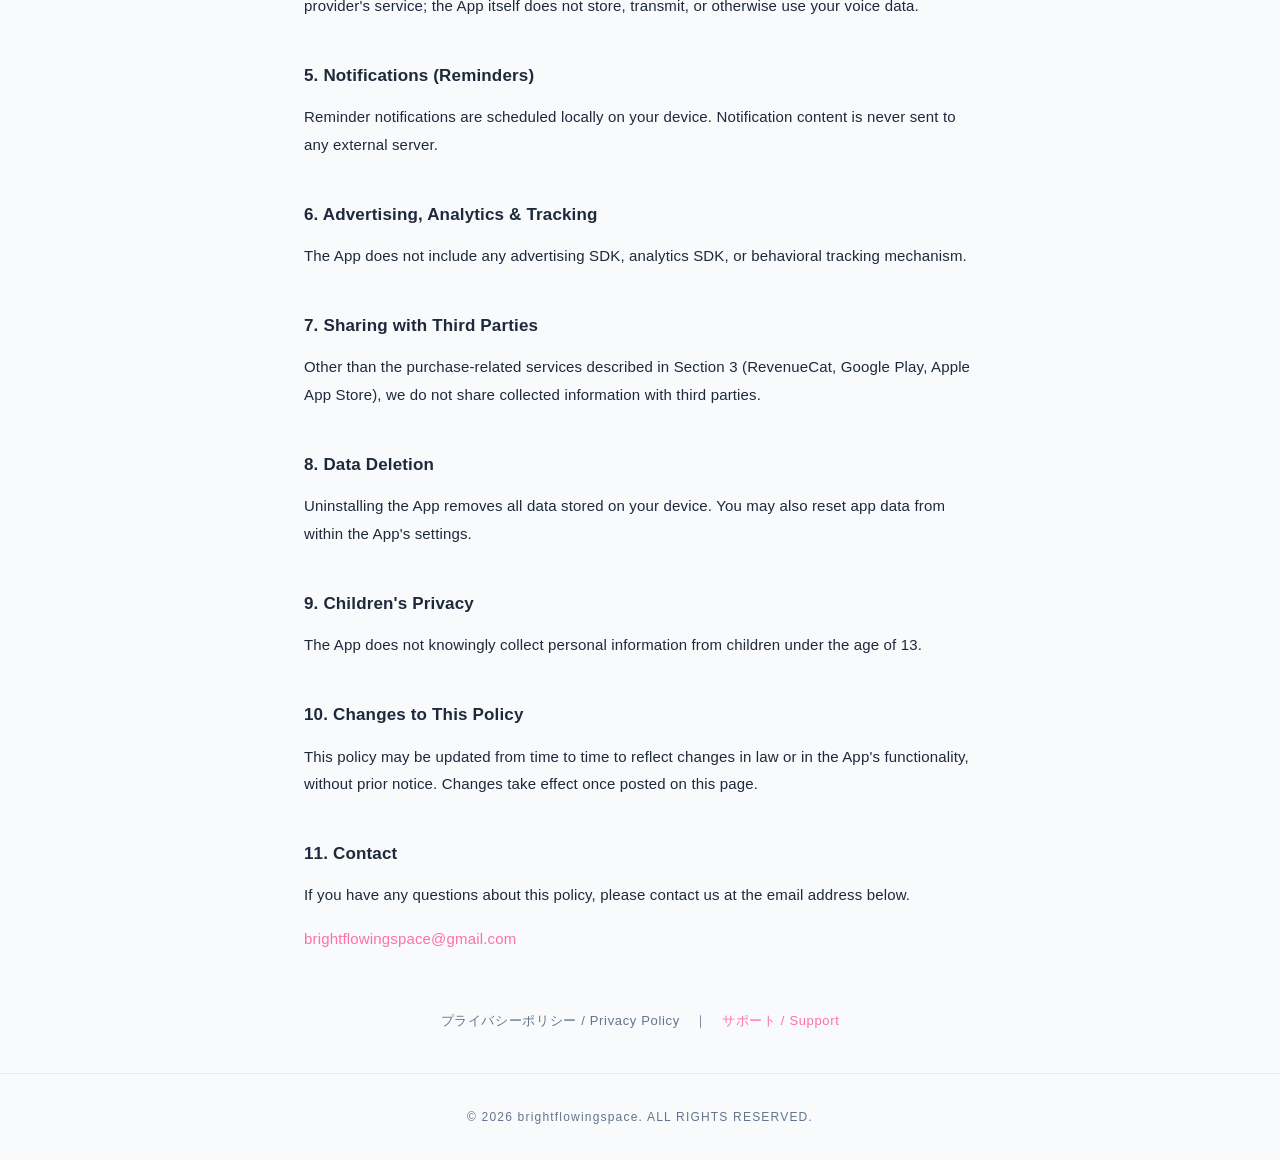
==== commit c6bc993c: "feat: テーマ切替をメインサイトと同じ3択セグメントピルに統一 - システム / ライト / ダークの3モードに変更（デフォルトはシステム＝OS追従） - システム選択時はbfs_theme削除、" ====
--- a/index.html
+++ b/index.html
@@ -26,7 +26,8 @@
     --fg: #1e293b;
     --muted: #64748b;
     --accent: #ff6fa8;
-    --accent-light: #ffd7e6;
+    --accent-border: #ffd7e6;
+    --accent-hover: #ffd7e6;
     --border: #e2e8f0;
   }
   :root.dark {
@@ -34,7 +35,9 @@
     --fg: #f1e9ec;
     --muted: #b09aa4;
     --accent: #ff9ec4;
-    --accent-light: #5c001e;
+    /* ダークモードの言語切替ボタン: 濃い赤(#5c001e)をやめてピンク系に統一 */
+    --accent-border: rgba(255, 158, 196, 0.55);
+    --accent-hover: rgba(255, 158, 196, 0.16);
     --border: #3a2a30;
   }
   * { box-sizing: border-box; }
@@ -104,12 +107,12 @@
   nav.lang a {
     color: var(--accent);
     text-decoration: none;
-    border: 1px solid var(--accent-light);
+    border: 1px solid var(--accent-border);
     padding: 6px 14px;
     border-radius: 999px;
     transition: background 0.15s ease;
   }
-  nav.lang a:hover { background: var(--accent-light); }
+  nav.lang a:hover { background: var(--accent-hover); }
   section.lang-block {
     padding-top: 24px;
   }
@@ -171,7 +174,14 @@
   </a>
   <div class="site-header-right">
     <div class="theme-toggle-group">
-      <button type="button" id="theme-light" aria-label="Light mode">
+      <button type="button" id="theme-system" data-theme="system" aria-label="System theme">
+        <svg viewBox="0 0 24 24" fill="none" stroke="currentColor" stroke-width="2" stroke-linecap="round" stroke-linejoin="round">
+          <rect x="2" y="3" width="20" height="14" rx="2"/>
+          <line x1="8" y1="21" x2="16" y2="21"/>
+          <line x1="12" y1="17" x2="12" y2="21"/>
+        </svg>
+      </button>
+      <button type="button" id="theme-light" data-theme="light" aria-label="Light theme">
         <svg viewBox="0 0 24 24" fill="none" stroke="currentColor" stroke-width="2" stroke-linecap="round">
           <circle cx="12" cy="12" r="5"/>
           <line x1="12" y1="1"    x2="12" y2="4"/>
@@ -184,8 +194,7 @@
           <line x1="17.7" y1="6.3"  x2="19.8" y2="4.2"/>
         </svg>
       </button>
-      <span>/</span>
-      <button type="button" id="theme-dark" aria-label="Dark mode">
+      <button type="button" id="theme-dark" data-theme="dark" aria-label="Dark theme">
         <svg viewBox="0 0 24 24" fill="none" stroke="currentColor" stroke-width="2" stroke-linecap="round" stroke-linejoin="round">
           <path d="M21 12.8A9 9 0 1 1 11.2 3a7 7 0 0 0 9.8 9.8Z"/>
         </svg>
--- a/assets/site-header.css
+++ b/assets/site-header.css
@@ -59,29 +59,54 @@
   align-items: center;
   gap: 40px;
 }
+/*
+  Theme toggle: a system / light / dark segmented pill.
+  Mirrors the nav on the main site (Tailwind: p-1 gap-0.5 rounded-full bg-slate-100
+  dark:bg-white/10, active button bg-white dark:bg-white/15 shadow-sm).
+  The group/active backgrounds are hard-coded rather than themed via custom
+  properties so host pages only need --muted / --accent, as documented above.
+*/
 .theme-toggle-group {
   display: flex;
   align-items: center;
-  gap: 6px;
+  gap: 2px;
+  padding: 4px;
+  border-radius: 999px;
+  background: #f1f5f9;
 }
+:root.dark .theme-toggle-group { background: rgba(255, 255, 255, 0.10); }
 .theme-toggle-group button {
+  display: flex;
+  align-items: center;
+  justify-content: center;
+  width: 24px;
+  height: 24px;
   background: none;
   border: none;
+  border-radius: 999px;
   padding: 0;
   cursor: pointer;
   color: var(--muted);
   line-height: 0;
-  transition: color 0.15s ease;
+  transition: background-color 0.15s ease, color 0.15s ease;
 }
 .theme-toggle-group button svg { display: block; width: 14px; height: 14px; }
-.theme-toggle-group span { color: var(--border); font-size: 10px; }
+.theme-toggle-group button.is-active {
+  background: #fff;
+  box-shadow: 0 1px 2px rgba(0, 0, 0, 0.05);
+  color: var(--accent);
+}
+:root.dark .theme-toggle-group button.is-active {
+  background: rgba(255, 255, 255, 0.15);
+  box-shadow: none;
+}
 @media (min-width: 768px) {
   .site-header { padding: 20px 48px; }
   /* font-size/line-height mirror Tailwind's text-lg (18px/28px) and text-xs (12px/16px). */
   .site-header-brand { gap: 12px; font-size: 18px; line-height: 28px; }
   .site-header-brand img { width: 24px; height: 24px; }
   .site-header-lang { font-size: 12px; line-height: 16px; }
+  .theme-toggle-group button { width: 28px; height: 28px; }
   .theme-toggle-group button svg { width: 16px; height: 16px; }
-  .theme-toggle-group span { font-size: 12px; }
   body { padding-top: 69px; }
 }
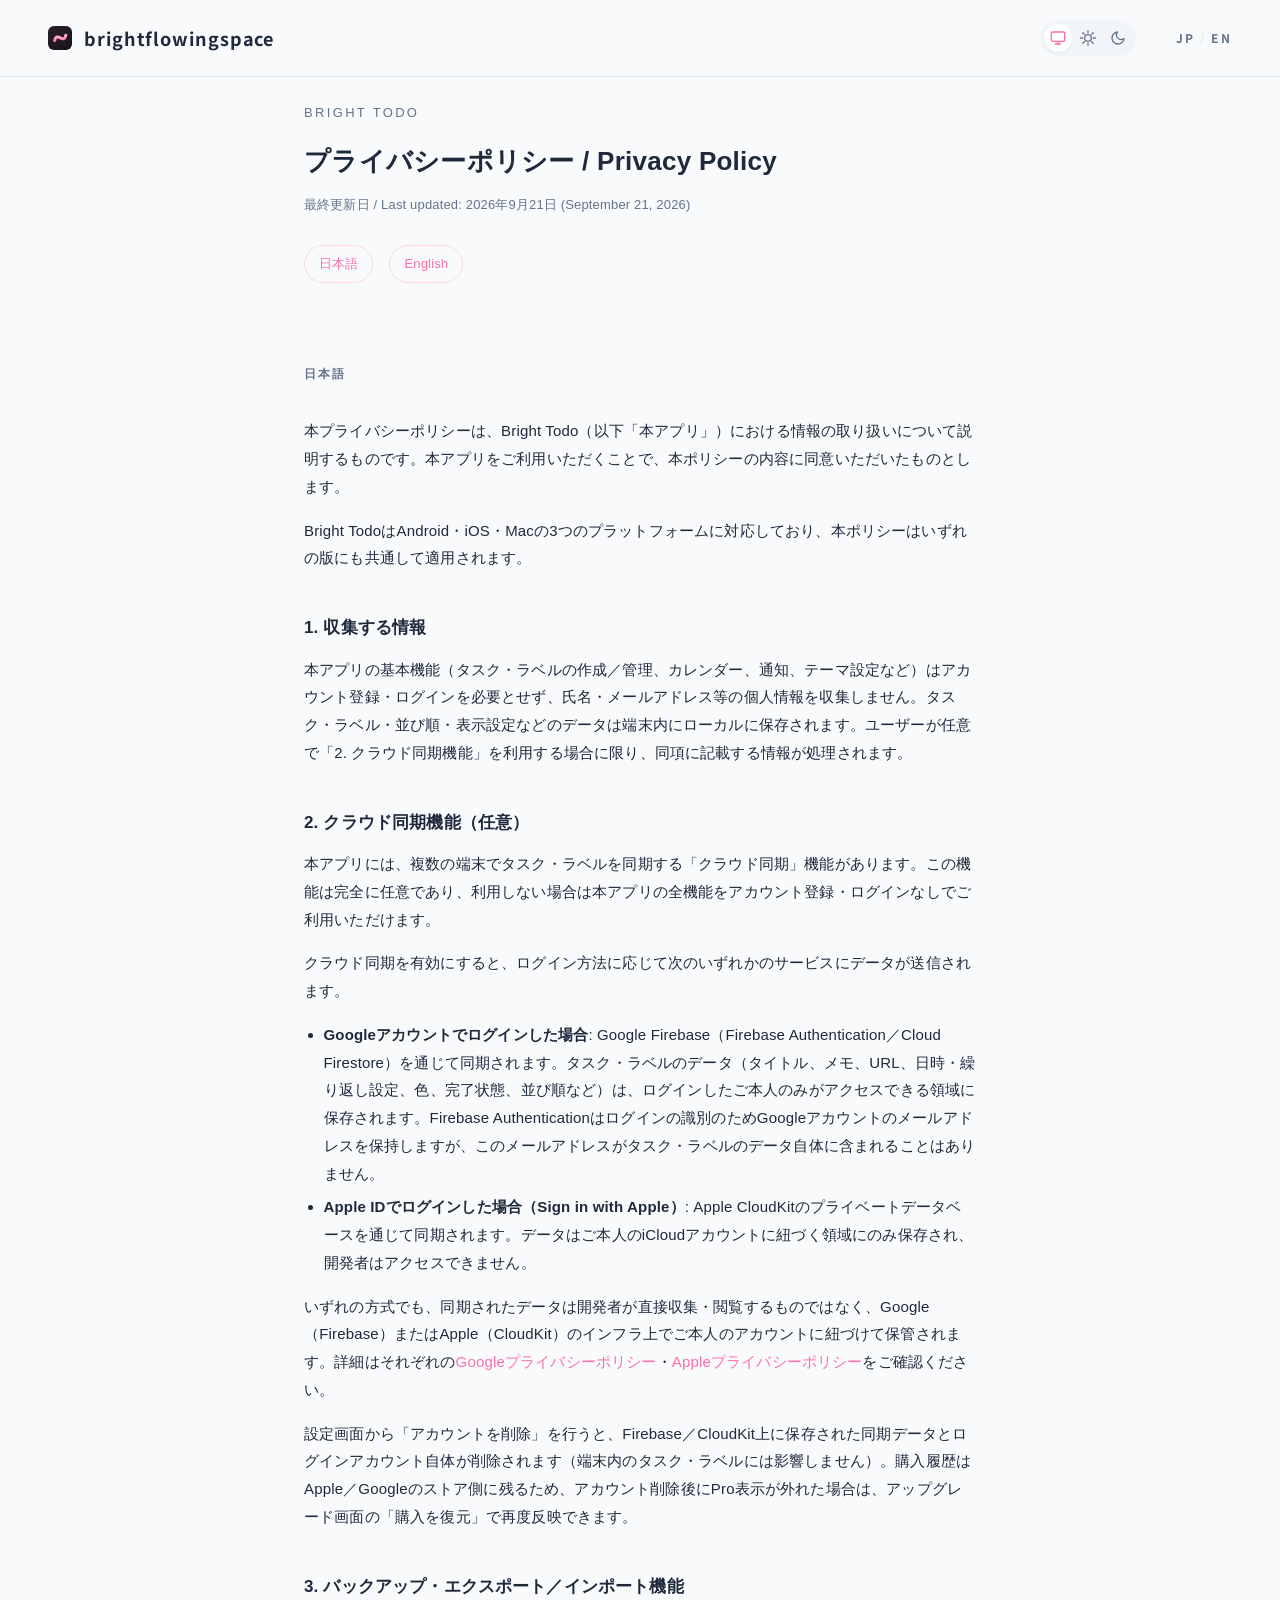
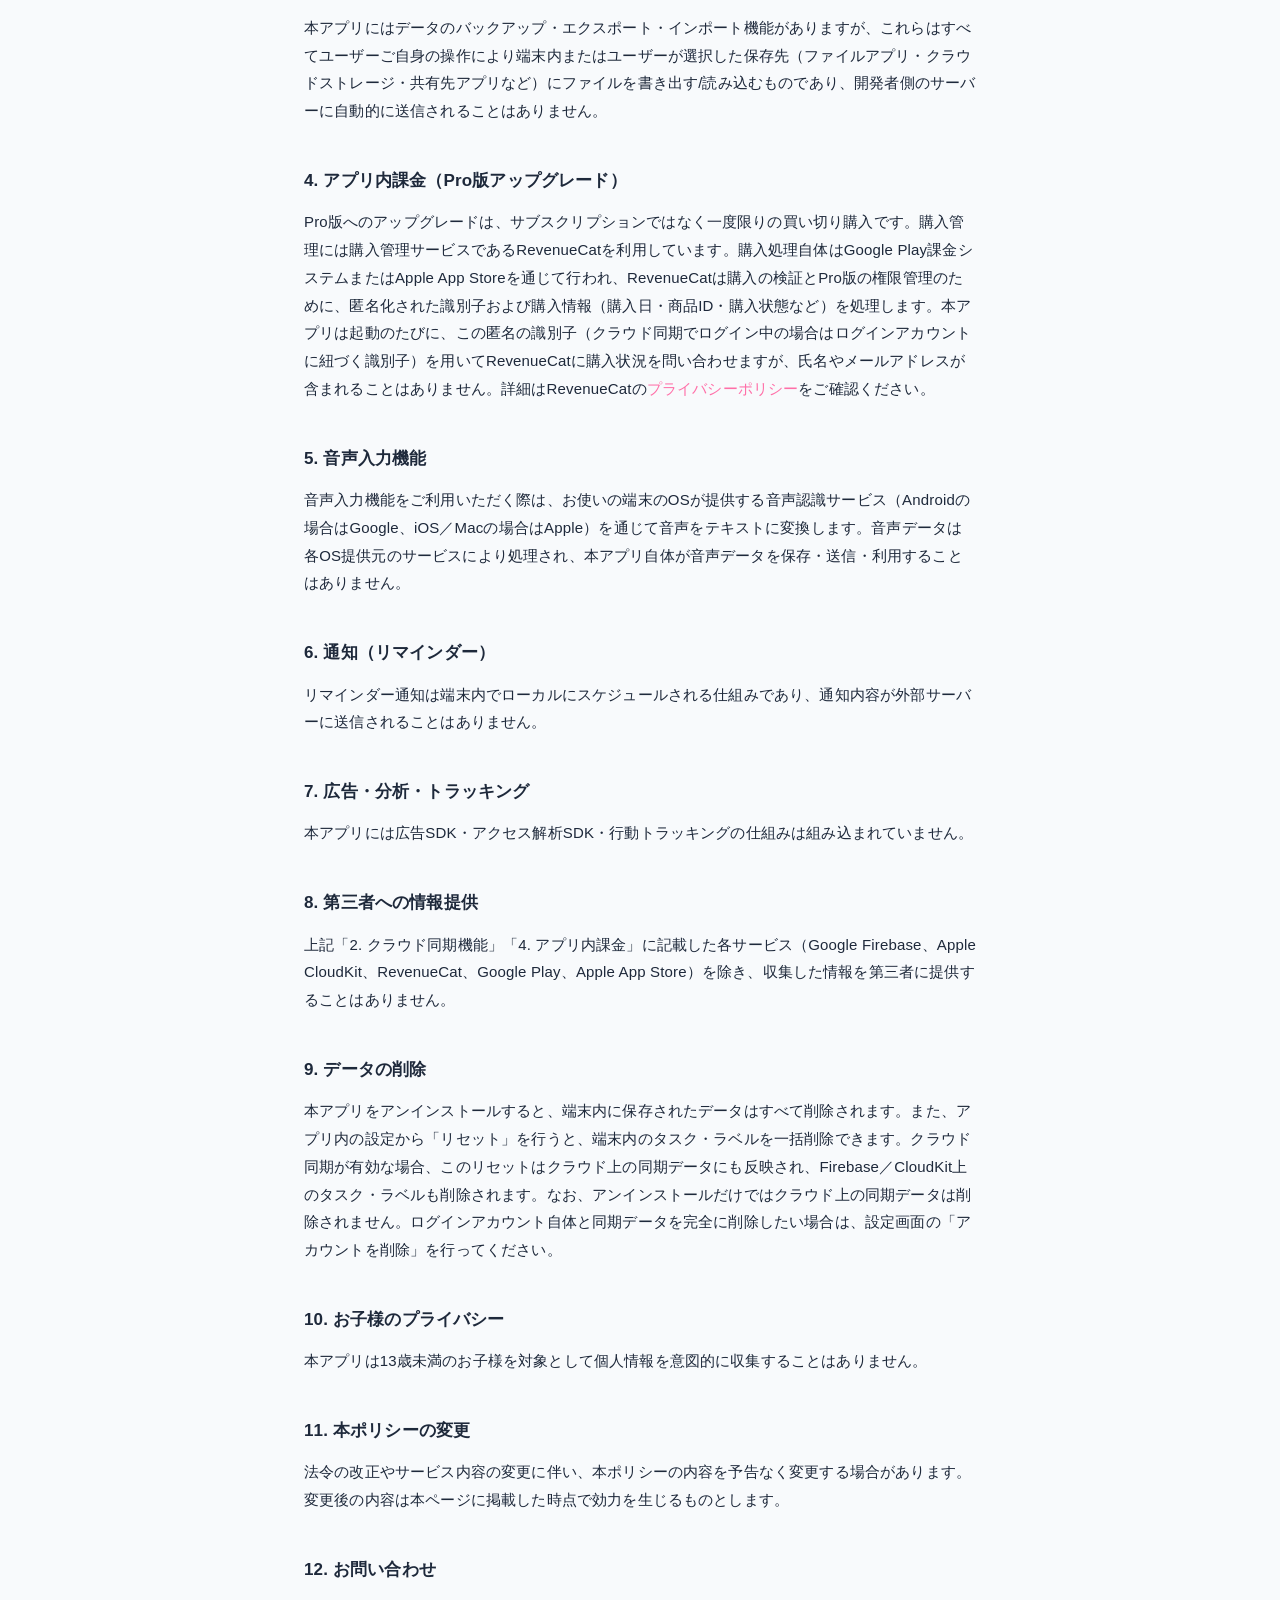
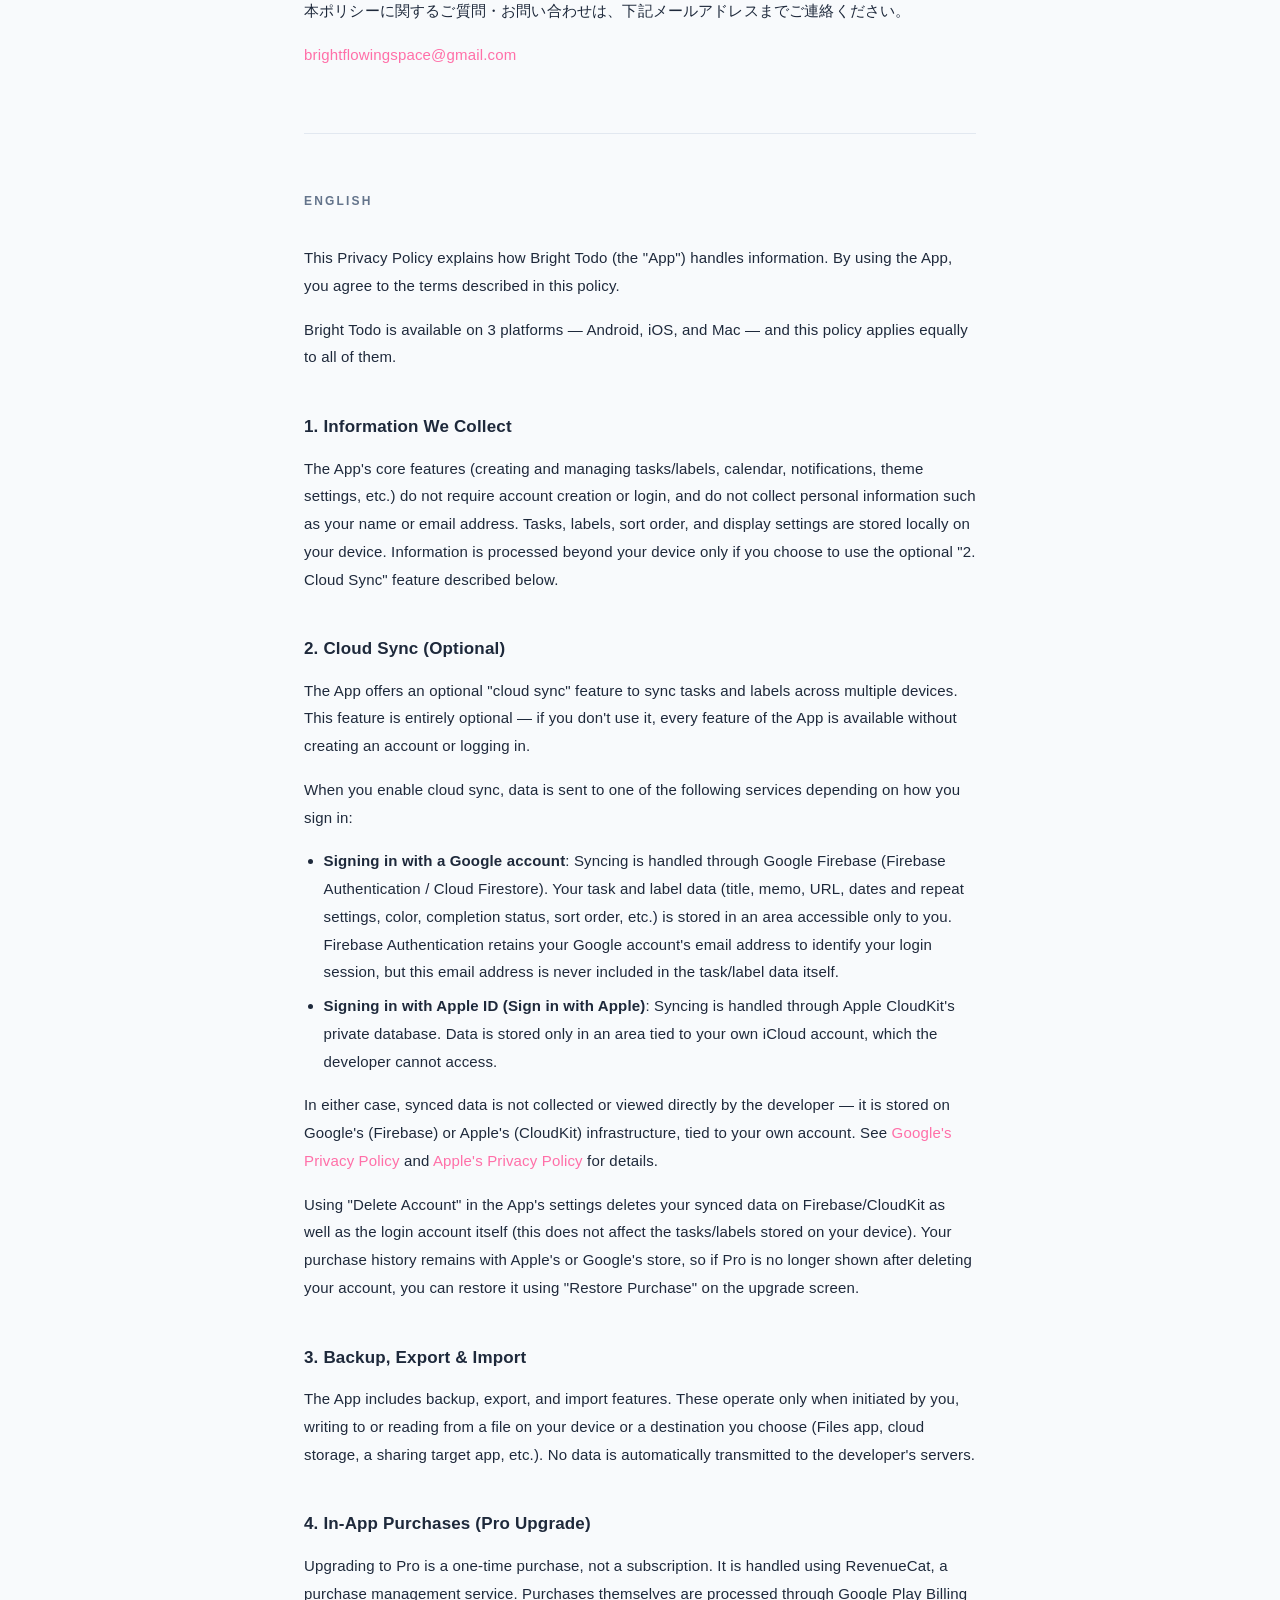
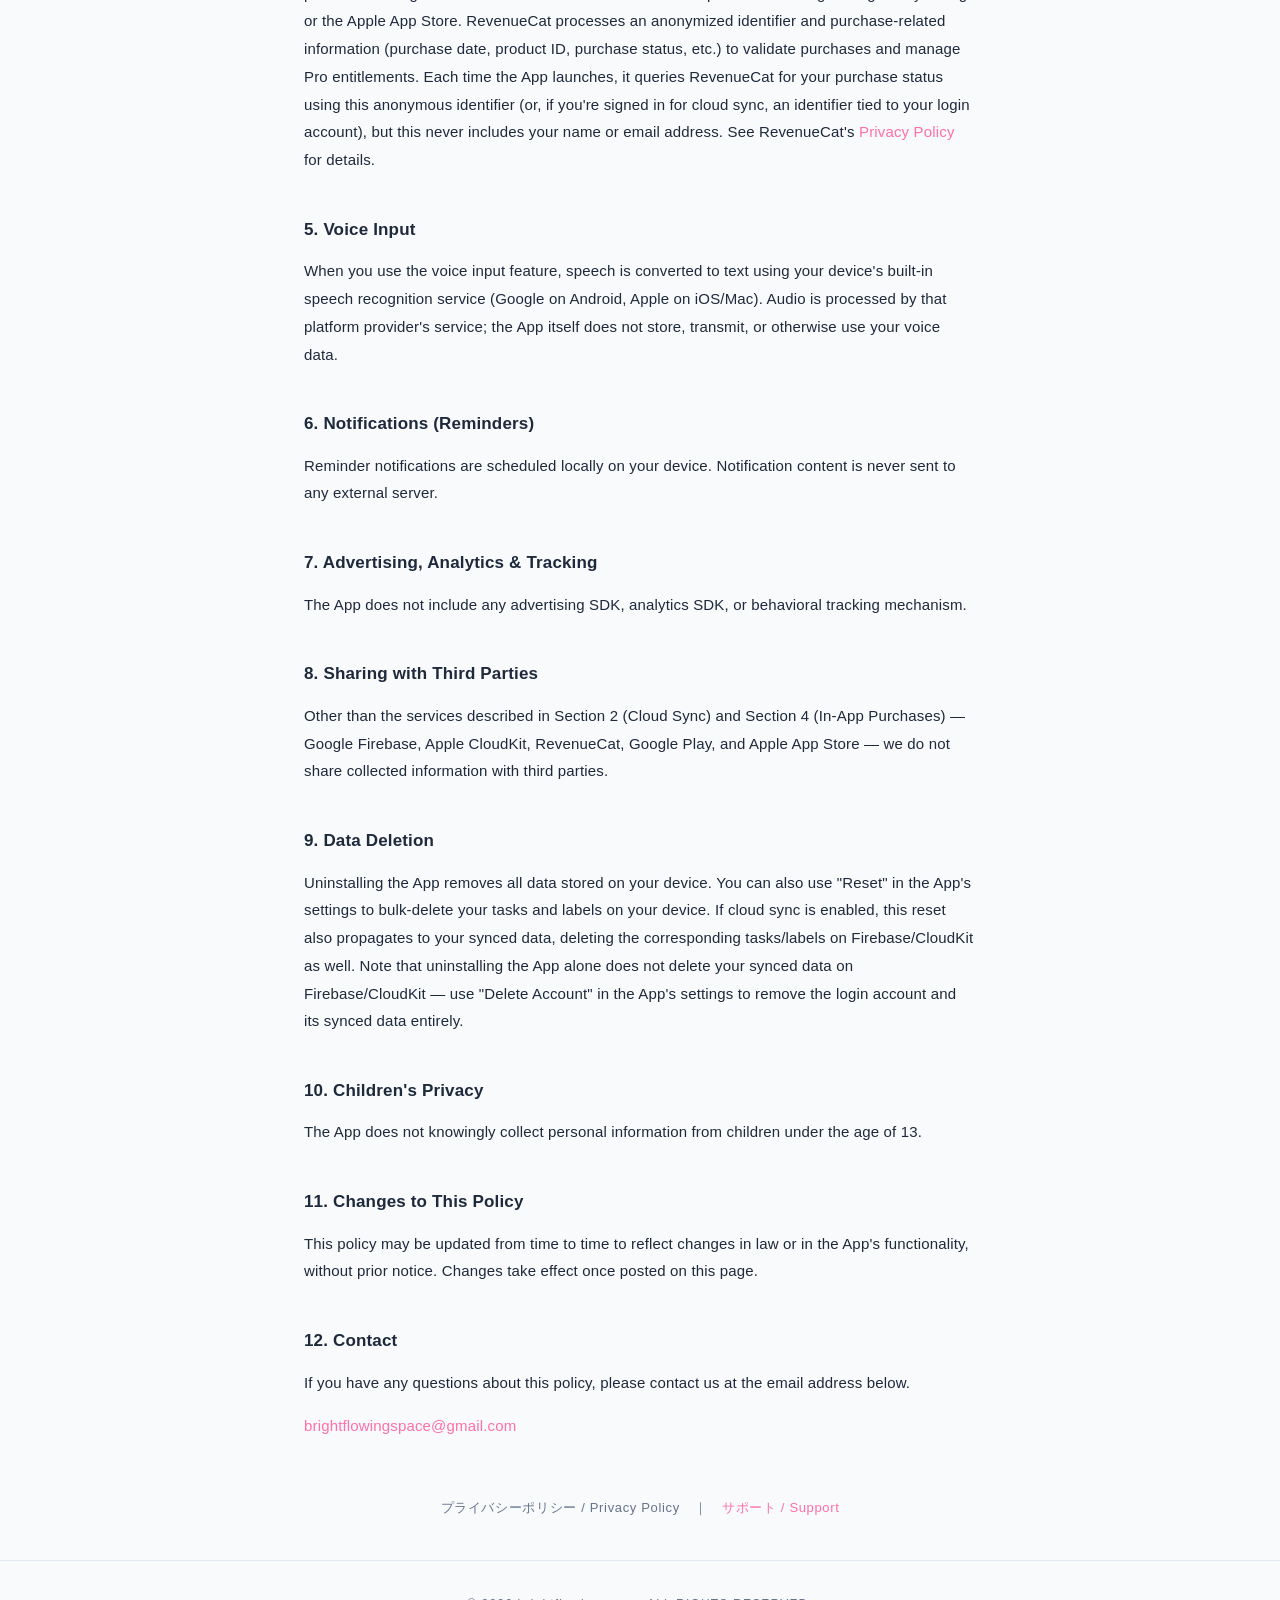
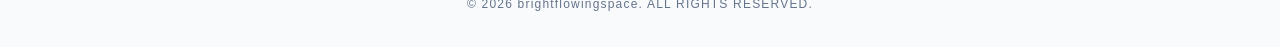
==== commit f52cc0a3: "プライバシー・サポートをクラウド同期の追加に合わせて更新 - クラウド同期(Google Firebase/Apple CloudKit)の節を新設し、同期データの内容・   アカウント削除時の挙動を" ====
--- a/index.html
+++ b/index.html
@@ -212,7 +212,7 @@
   <header class="top">
     <div class="brand">Bright Todo</div>
     <h1>プライバシーポリシー / Privacy Policy</h1>
-    <div class="updated">最終更新日 / Last updated: 2026年8月1日 (August 1, 2026)</div>
+    <div class="updated">最終更新日 / Last updated: 2026年9月21日 (September 21, 2026)</div>
     <nav class="lang">
       <a href="#ja">日本語</a>
       <a href="#en">English</a>
@@ -223,38 +223,49 @@
     <h2 class="lang-title">日本語</h2>
 
     <p>本プライバシーポリシーは、Bright Todo（以下「本アプリ」）における情報の取り扱いについて説明するものです。本アプリをご利用いただくことで、本ポリシーの内容に同意いただいたものとします。</p>
+    <p>Bright TodoはAndroid・iOS・Macの3つのプラットフォームに対応しており、本ポリシーはいずれの版にも共通して適用されます。</p>
 
     <h3>1. 収集する情報</h3>
-    <p>本アプリはアカウント登録・ログインを必要とせず、氏名・メールアドレス等の個人情報を収集しません。タスク・ラベル・並び順・表示設定などのデータは、すべて端末内にローカルに保存され、当社（開発者）のサーバーに送信されることはありません。</p>
-
-    <h3>2. バックアップ・エクスポート／インポート機能</h3>
+    <p>本アプリの基本機能（タスク・ラベルの作成／管理、カレンダー、通知、テーマ設定など）はアカウント登録・ログインを必要とせず、氏名・メールアドレス等の個人情報を収集しません。タスク・ラベル・並び順・表示設定などのデータは端末内にローカルに保存されます。ユーザーが任意で「2. クラウド同期機能」を利用する場合に限り、同項に記載する情報が処理されます。</p>
+
+    <h3>2. クラウド同期機能（任意）</h3>
+    <p>本アプリには、複数の端末でタスク・ラベルを同期する「クラウド同期」機能があります。この機能は完全に任意であり、利用しない場合は本アプリの全機能をアカウント登録・ログインなしでご利用いただけます。</p>
+    <p>クラウド同期を有効にすると、ログイン方法に応じて次のいずれかのサービスにデータが送信されます。</p>
+    <ul>
+      <li><strong>Googleアカウントでログインした場合</strong>: Google Firebase（Firebase Authentication／Cloud Firestore）を通じて同期されます。タスク・ラベルのデータ（タイトル、メモ、URL、日時・繰り返し設定、色、完了状態、並び順など）は、ログインしたご本人のみがアクセスできる領域に保存されます。Firebase Authenticationはログインの識別のためGoogleアカウントのメールアドレスを保持しますが、このメールアドレスがタスク・ラベルのデータ自体に含まれることはありません。</li>
+      <li><strong>Apple IDでログインした場合（Sign in with Apple）</strong>: Apple CloudKitのプライベートデータベースを通じて同期されます。データはご本人のiCloudアカウントに紐づく領域にのみ保存され、開発者はアクセスできません。</li>
+    </ul>
+    <p>いずれの方式でも、同期されたデータは開発者が直接収集・閲覧するものではなく、Google（Firebase）またはApple（CloudKit）のインフラ上でご本人のアカウントに紐づけて保管されます。詳細はそれぞれの<a class="inline" href="https://policies.google.com/privacy" target="_blank" rel="noopener">Googleプライバシーポリシー</a>・<a class="inline" href="https://www.apple.com/legal/privacy/" target="_blank" rel="noopener">Appleプライバシーポリシー</a>をご確認ください。</p>
+    <p>設定画面から「アカウントを削除」を行うと、Firebase／CloudKit上に保存された同期データとログインアカウント自体が削除されます（端末内のタスク・ラベルには影響しません）。購入履歴はApple／Googleのストア側に残るため、アカウント削除後にPro表示が外れた場合は、アップグレード画面の「購入を復元」で再度反映できます。</p>
+
+    <h3>3. バックアップ・エクスポート／インポート機能</h3>
     <p>本アプリにはデータのバックアップ・エクスポート・インポート機能がありますが、これらはすべてユーザーご自身の操作により端末内またはユーザーが選択した保存先（ファイルアプリ・クラウドストレージ・共有先アプリなど）にファイルを書き出す/読み込むものであり、開発者側のサーバーに自動的に送信されることはありません。</p>
 
-    <h3>3. アプリ内課金（Pro版アップグレード）</h3>
-    <p>Pro版へのアップグレードは、サブスクリプションではなく一度限りの買い切り購入です。購入管理には購入管理サービスであるRevenueCatを利用しています。購入処理自体はGoogle Play課金システムまたはApple App Storeを通じて行われ、RevenueCatは購入の検証とPro版の権限管理のために、匿名化された識別子および購入情報（購入日・商品ID・購入状態など）を処理します。これらの情報にお客様の氏名やメールアドレスが含まれることはありません。詳細はRevenueCatの<a class="inline" href="https://www.revenuecat.com/privacy/" target="_blank" rel="noopener">プライバシーポリシー</a>をご確認ください。</p>
-
-    <h3>4. 音声入力機能</h3>
-    <p>音声入力機能をご利用いただく際は、お使いの端末のOSが提供する音声認識サービス（Androidの場合はGoogle、iOSの場合はApple）を通じて音声をテキストに変換します。音声データは各OS提供元のサービスにより処理され、本アプリ自体が音声データを保存・送信・利用することはありません。</p>
-
-    <h3>5. 通知（リマインダー）</h3>
+    <h3>4. アプリ内課金（Pro版アップグレード）</h3>
+    <p>Pro版へのアップグレードは、サブスクリプションではなく一度限りの買い切り購入です。購入管理には購入管理サービスであるRevenueCatを利用しています。購入処理自体はGoogle Play課金システムまたはApple App Storeを通じて行われ、RevenueCatは購入の検証とPro版の権限管理のために、匿名化された識別子および購入情報（購入日・商品ID・購入状態など）を処理します。本アプリは起動のたびに、この匿名の識別子（クラウド同期でログイン中の場合はログインアカウントに紐づく識別子）を用いてRevenueCatに購入状況を問い合わせますが、氏名やメールアドレスが含まれることはありません。詳細はRevenueCatの<a class="inline" href="https://www.revenuecat.com/privacy/" target="_blank" rel="noopener">プライバシーポリシー</a>をご確認ください。</p>
+
+    <h3>5. 音声入力機能</h3>
+    <p>音声入力機能をご利用いただく際は、お使いの端末のOSが提供する音声認識サービス（Androidの場合はGoogle、iOS／Macの場合はApple）を通じて音声をテキストに変換します。音声データは各OS提供元のサービスにより処理され、本アプリ自体が音声データを保存・送信・利用することはありません。</p>
+
+    <h3>6. 通知（リマインダー）</h3>
     <p>リマインダー通知は端末内でローカルにスケジュールされる仕組みであり、通知内容が外部サーバーに送信されることはありません。</p>
 
-    <h3>6. 広告・分析・トラッキング</h3>
+    <h3>7. 広告・分析・トラッキング</h3>
     <p>本アプリには広告SDK・アクセス解析SDK・行動トラッキングの仕組みは組み込まれていません。</p>
 
-    <h3>7. 第三者への情報提供</h3>
-    <p>上記「3. アプリ内課金」に記載した課金関連サービス（RevenueCat、Google Play、Apple App Store）を除き、収集した情報を第三者に提供することはありません。</p>
-
-    <h3>8. データの削除</h3>
-    <p>本アプリをアンインストールすると、端末内に保存されたデータはすべて削除されます。また、アプリ内の設定からデータをリセットすることも可能です。</p>
-
-    <h3>9. お子様のプライバシー</h3>
+    <h3>8. 第三者への情報提供</h3>
+    <p>上記「2. クラウド同期機能」「4. アプリ内課金」に記載した各サービス（Google Firebase、Apple CloudKit、RevenueCat、Google Play、Apple App Store）を除き、収集した情報を第三者に提供することはありません。</p>
+
+    <h3>9. データの削除</h3>
+    <p>本アプリをアンインストールすると、端末内に保存されたデータはすべて削除されます。また、アプリ内の設定から「リセット」を行うと、端末内のタスク・ラベルを一括削除できます。クラウド同期が有効な場合、このリセットはクラウド上の同期データにも反映され、Firebase／CloudKit上のタスク・ラベルも削除されます。なお、アンインストールだけではクラウド上の同期データは削除されません。ログインアカウント自体と同期データを完全に削除したい場合は、設定画面の「アカウントを削除」を行ってください。</p>
+
+    <h3>10. お子様のプライバシー</h3>
     <p>本アプリは13歳未満のお子様を対象として個人情報を意図的に収集することはありません。</p>
 
-    <h3>10. 本ポリシーの変更</h3>
+    <h3>11. 本ポリシーの変更</h3>
     <p>法令の改正やサービス内容の変更に伴い、本ポリシーの内容を予告なく変更する場合があります。変更後の内容は本ページに掲載した時点で効力を生じるものとします。</p>
 
-    <h3>11. お問い合わせ</h3>
+    <h3>12. お問い合わせ</h3>
     <p>本ポリシーに関するご質問・お問い合わせは、下記メールアドレスまでご連絡ください。</p>
     <p><a class="inline" href="mailto:brightflowingspace@gmail.com">brightflowingspace@gmail.com</a></p>
   </section>
@@ -263,38 +274,49 @@
     <h2 class="lang-title">English</h2>
 
     <p>This Privacy Policy explains how Bright Todo (the "App") handles information. By using the App, you agree to the terms described in this policy.</p>
+    <p>Bright Todo is available on 3 platforms — Android, iOS, and Mac — and this policy applies equally to all of them.</p>
 
     <h3>1. Information We Collect</h3>
-    <p>The App does not require account creation or login, and does not collect personal information such as your name or email address. All data — including tasks, labels, sort order, and display settings — is stored locally on your device only and is never sent to the developer's servers.</p>
-
-    <h3>2. Backup, Export &amp; Import</h3>
+    <p>The App's core features (creating and managing tasks/labels, calendar, notifications, theme settings, etc.) do not require account creation or login, and do not collect personal information such as your name or email address. Tasks, labels, sort order, and display settings are stored locally on your device. Information is processed beyond your device only if you choose to use the optional "2. Cloud Sync" feature described below.</p>
+
+    <h3>2. Cloud Sync (Optional)</h3>
+    <p>The App offers an optional "cloud sync" feature to sync tasks and labels across multiple devices. This feature is entirely optional — if you don't use it, every feature of the App is available without creating an account or logging in.</p>
+    <p>When you enable cloud sync, data is sent to one of the following services depending on how you sign in:</p>
+    <ul>
+      <li><strong>Signing in with a Google account</strong>: Syncing is handled through Google Firebase (Firebase Authentication / Cloud Firestore). Your task and label data (title, memo, URL, dates and repeat settings, color, completion status, sort order, etc.) is stored in an area accessible only to you. Firebase Authentication retains your Google account's email address to identify your login session, but this email address is never included in the task/label data itself.</li>
+      <li><strong>Signing in with Apple ID (Sign in with Apple)</strong>: Syncing is handled through Apple CloudKit's private database. Data is stored only in an area tied to your own iCloud account, which the developer cannot access.</li>
+    </ul>
+    <p>In either case, synced data is not collected or viewed directly by the developer — it is stored on Google's (Firebase) or Apple's (CloudKit) infrastructure, tied to your own account. See <a class="inline" href="https://policies.google.com/privacy" target="_blank" rel="noopener">Google's Privacy Policy</a> and <a class="inline" href="https://www.apple.com/legal/privacy/" target="_blank" rel="noopener">Apple's Privacy Policy</a> for details.</p>
+    <p>Using "Delete Account" in the App's settings deletes your synced data on Firebase/CloudKit as well as the login account itself (this does not affect the tasks/labels stored on your device). Your purchase history remains with Apple's or Google's store, so if Pro is no longer shown after deleting your account, you can restore it using "Restore Purchase" on the upgrade screen.</p>
+
+    <h3>3. Backup, Export &amp; Import</h3>
     <p>The App includes backup, export, and import features. These operate only when initiated by you, writing to or reading from a file on your device or a destination you choose (Files app, cloud storage, a sharing target app, etc.). No data is automatically transmitted to the developer's servers.</p>
 
-    <h3>3. In-App Purchases (Pro Upgrade)</h3>
-    <p>Upgrading to Pro is a one-time purchase, not a subscription. It is handled using RevenueCat, a purchase management service. Purchases themselves are processed through Google Play Billing or the Apple App Store. RevenueCat processes an anonymized identifier and purchase-related information (purchase date, product ID, purchase status, etc.) to validate purchases and manage Pro entitlements. This information never includes your name or email address. See RevenueCat's <a class="inline" href="https://www.revenuecat.com/privacy/" target="_blank" rel="noopener">Privacy Policy</a> for details.</p>
-
-    <h3>4. Voice Input</h3>
-    <p>When you use the voice input feature, speech is converted to text using your device's built-in speech recognition service (Google on Android, Apple on iOS). Audio is processed by that platform provider's service; the App itself does not store, transmit, or otherwise use your voice data.</p>
-
-    <h3>5. Notifications (Reminders)</h3>
+    <h3>4. In-App Purchases (Pro Upgrade)</h3>
+    <p>Upgrading to Pro is a one-time purchase, not a subscription. It is handled using RevenueCat, a purchase management service. Purchases themselves are processed through Google Play Billing or the Apple App Store. RevenueCat processes an anonymized identifier and purchase-related information (purchase date, product ID, purchase status, etc.) to validate purchases and manage Pro entitlements. Each time the App launches, it queries RevenueCat for your purchase status using this anonymous identifier (or, if you're signed in for cloud sync, an identifier tied to your login account), but this never includes your name or email address. See RevenueCat's <a class="inline" href="https://www.revenuecat.com/privacy/" target="_blank" rel="noopener">Privacy Policy</a> for details.</p>
+
+    <h3>5. Voice Input</h3>
+    <p>When you use the voice input feature, speech is converted to text using your device's built-in speech recognition service (Google on Android, Apple on iOS/Mac). Audio is processed by that platform provider's service; the App itself does not store, transmit, or otherwise use your voice data.</p>
+
+    <h3>6. Notifications (Reminders)</h3>
     <p>Reminder notifications are scheduled locally on your device. Notification content is never sent to any external server.</p>
 
-    <h3>6. Advertising, Analytics &amp; Tracking</h3>
+    <h3>7. Advertising, Analytics &amp; Tracking</h3>
     <p>The App does not include any advertising SDK, analytics SDK, or behavioral tracking mechanism.</p>
 
-    <h3>7. Sharing with Third Parties</h3>
-    <p>Other than the purchase-related services described in Section 3 (RevenueCat, Google Play, Apple App Store), we do not share collected information with third parties.</p>
-
-    <h3>8. Data Deletion</h3>
-    <p>Uninstalling the App removes all data stored on your device. You may also reset app data from within the App's settings.</p>
-
-    <h3>9. Children's Privacy</h3>
+    <h3>8. Sharing with Third Parties</h3>
+    <p>Other than the services described in Section 2 (Cloud Sync) and Section 4 (In-App Purchases) — Google Firebase, Apple CloudKit, RevenueCat, Google Play, and Apple App Store — we do not share collected information with third parties.</p>
+
+    <h3>9. Data Deletion</h3>
+    <p>Uninstalling the App removes all data stored on your device. You can also use "Reset" in the App's settings to bulk-delete your tasks and labels on your device. If cloud sync is enabled, this reset also propagates to your synced data, deleting the corresponding tasks/labels on Firebase/CloudKit as well. Note that uninstalling the App alone does not delete your synced data on Firebase/CloudKit — use "Delete Account" in the App's settings to remove the login account and its synced data entirely.</p>
+
+    <h3>10. Children's Privacy</h3>
     <p>The App does not knowingly collect personal information from children under the age of 13.</p>
 
-    <h3>10. Changes to This Policy</h3>
+    <h3>11. Changes to This Policy</h3>
     <p>This policy may be updated from time to time to reflect changes in law or in the App's functionality, without prior notice. Changes take effect once posted on this page.</p>
 
-    <h3>11. Contact</h3>
+    <h3>12. Contact</h3>
     <p>If you have any questions about this policy, please contact us at the email address below.</p>
     <p><a class="inline" href="mailto:brightflowingspace@gmail.com">brightflowingspace@gmail.com</a></p>
   </section>
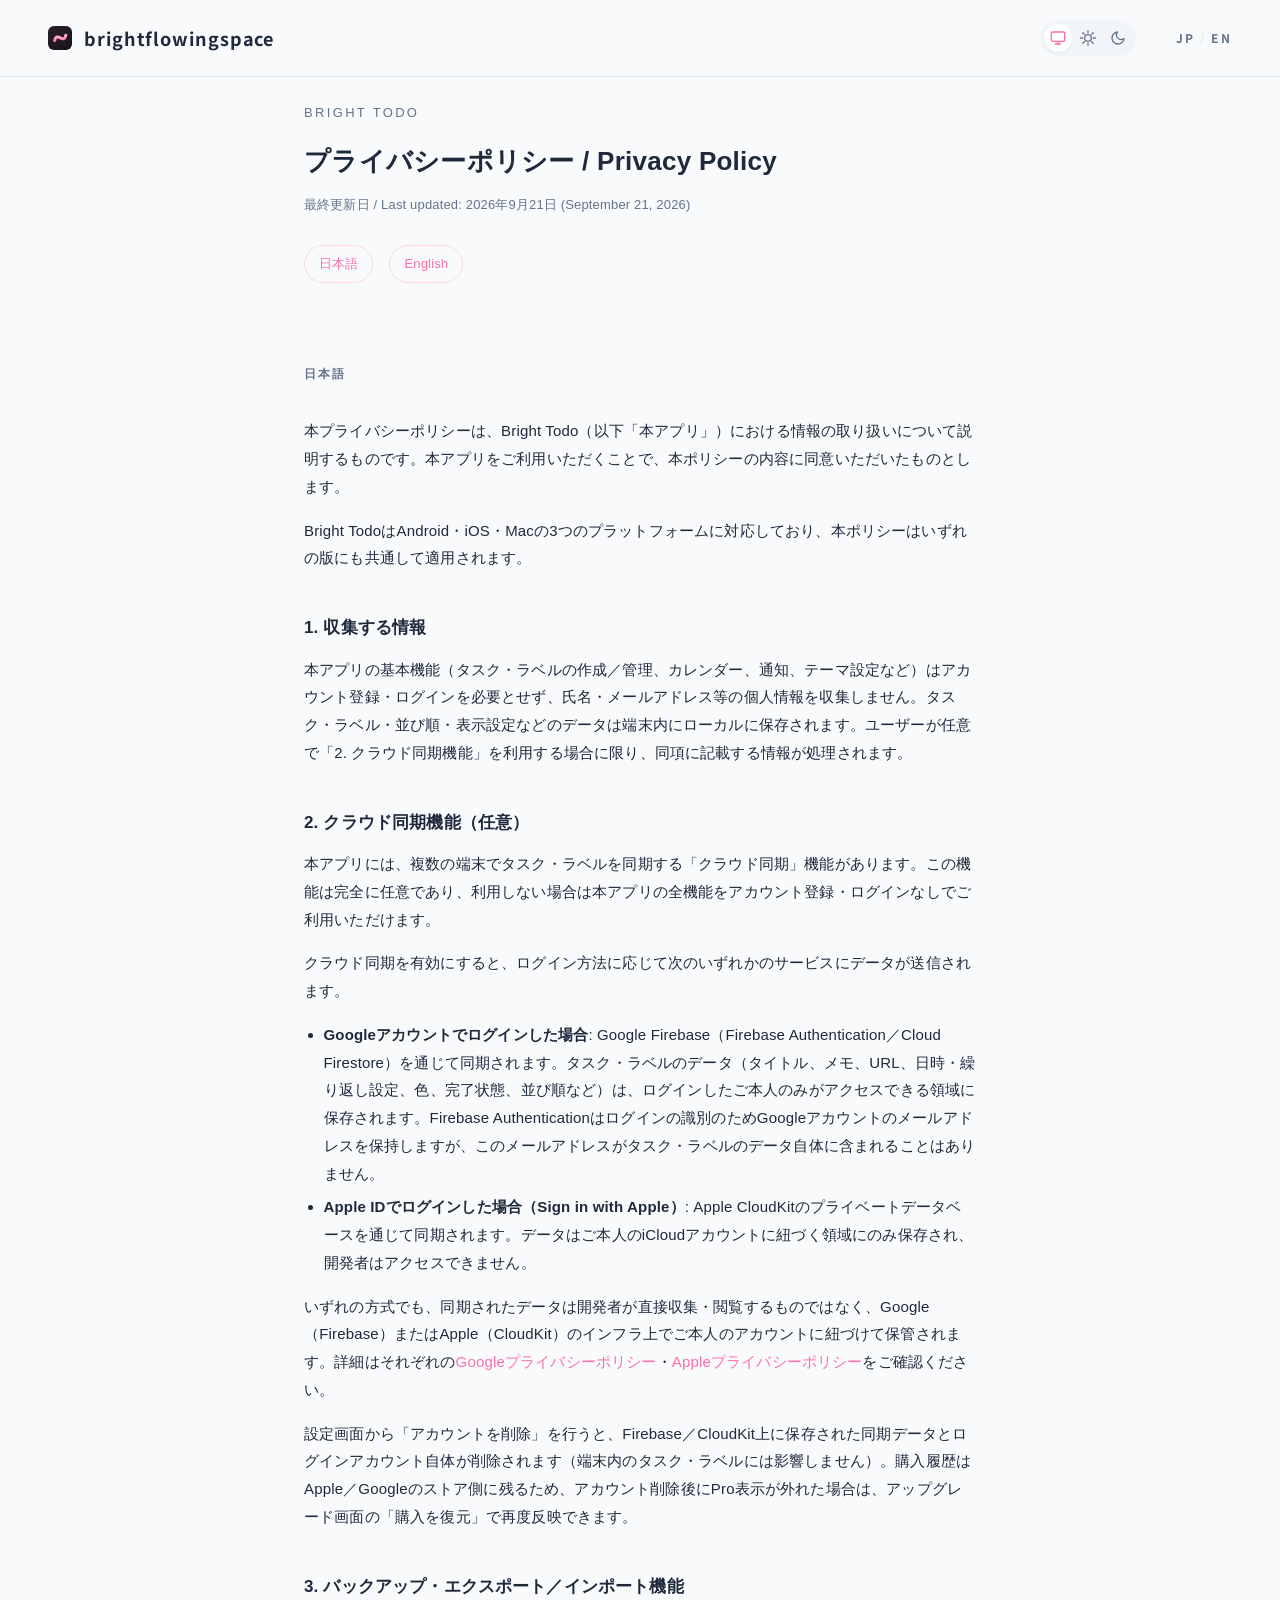
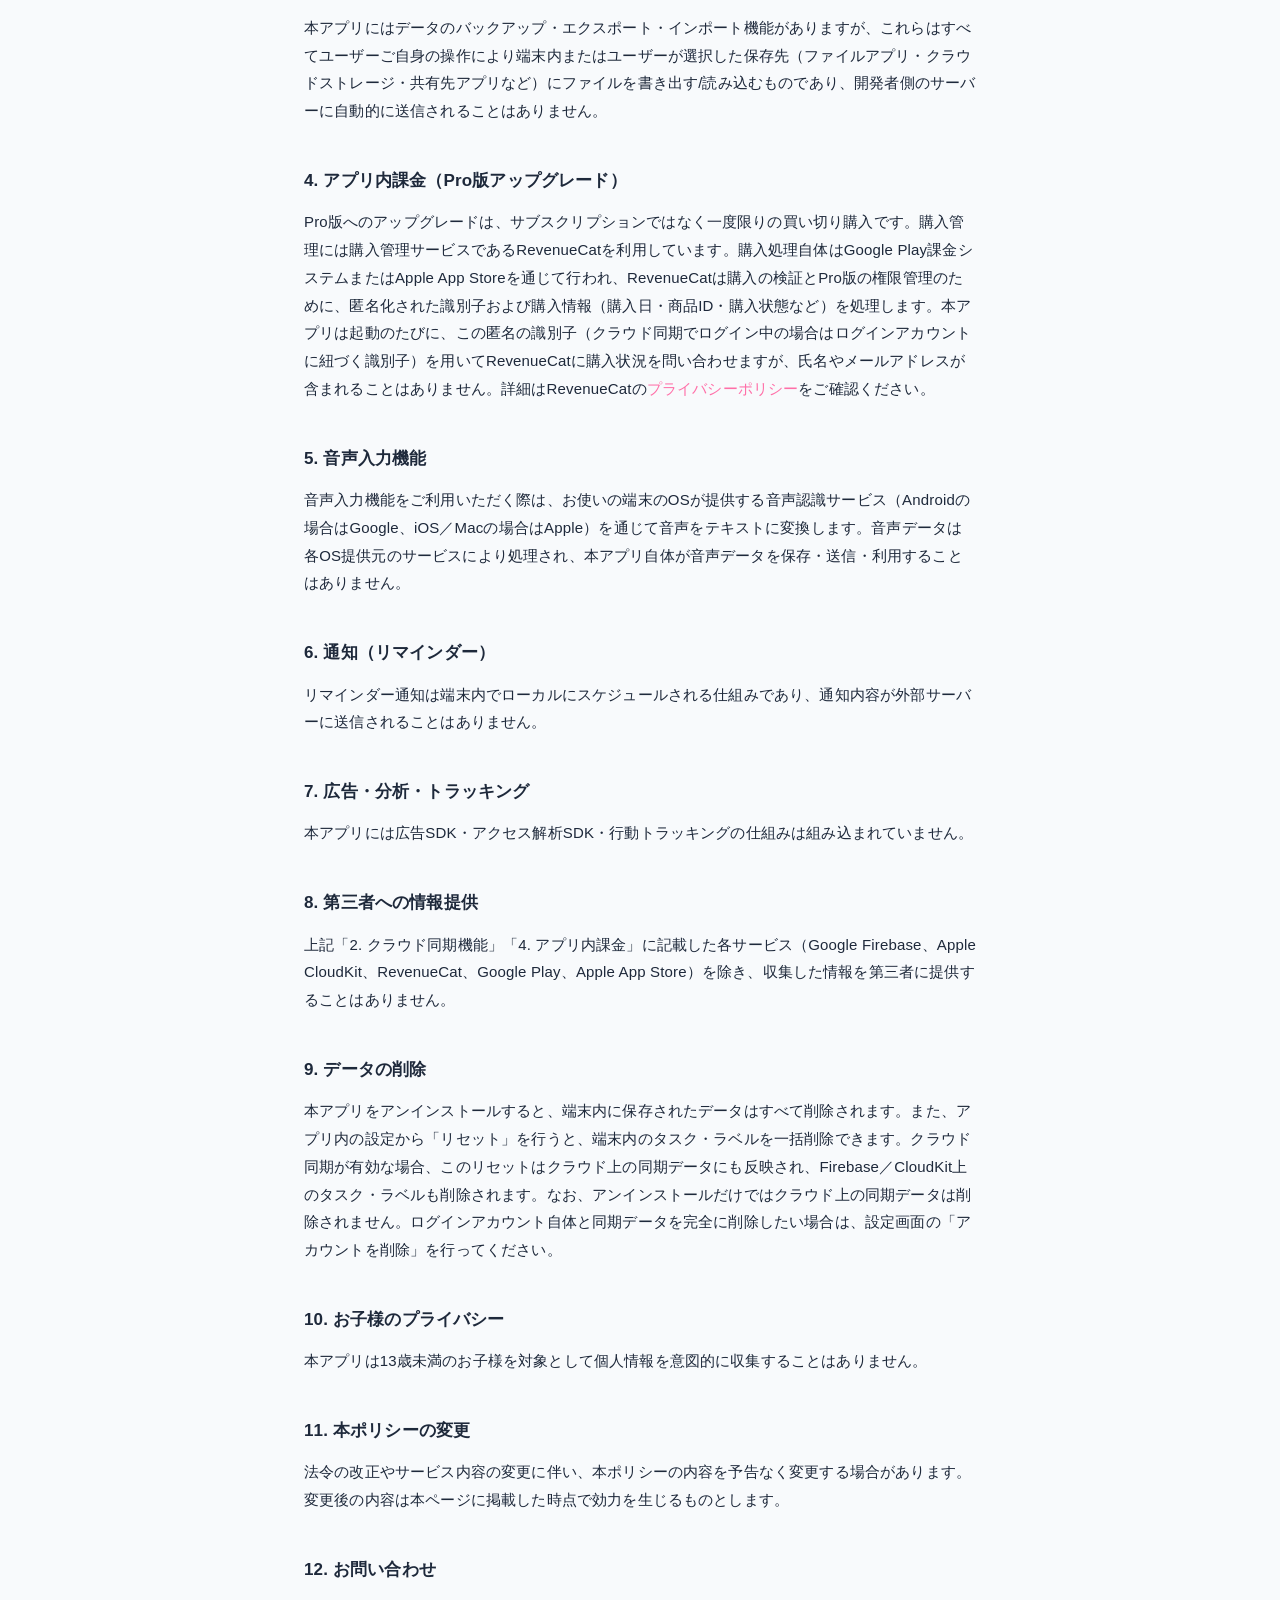
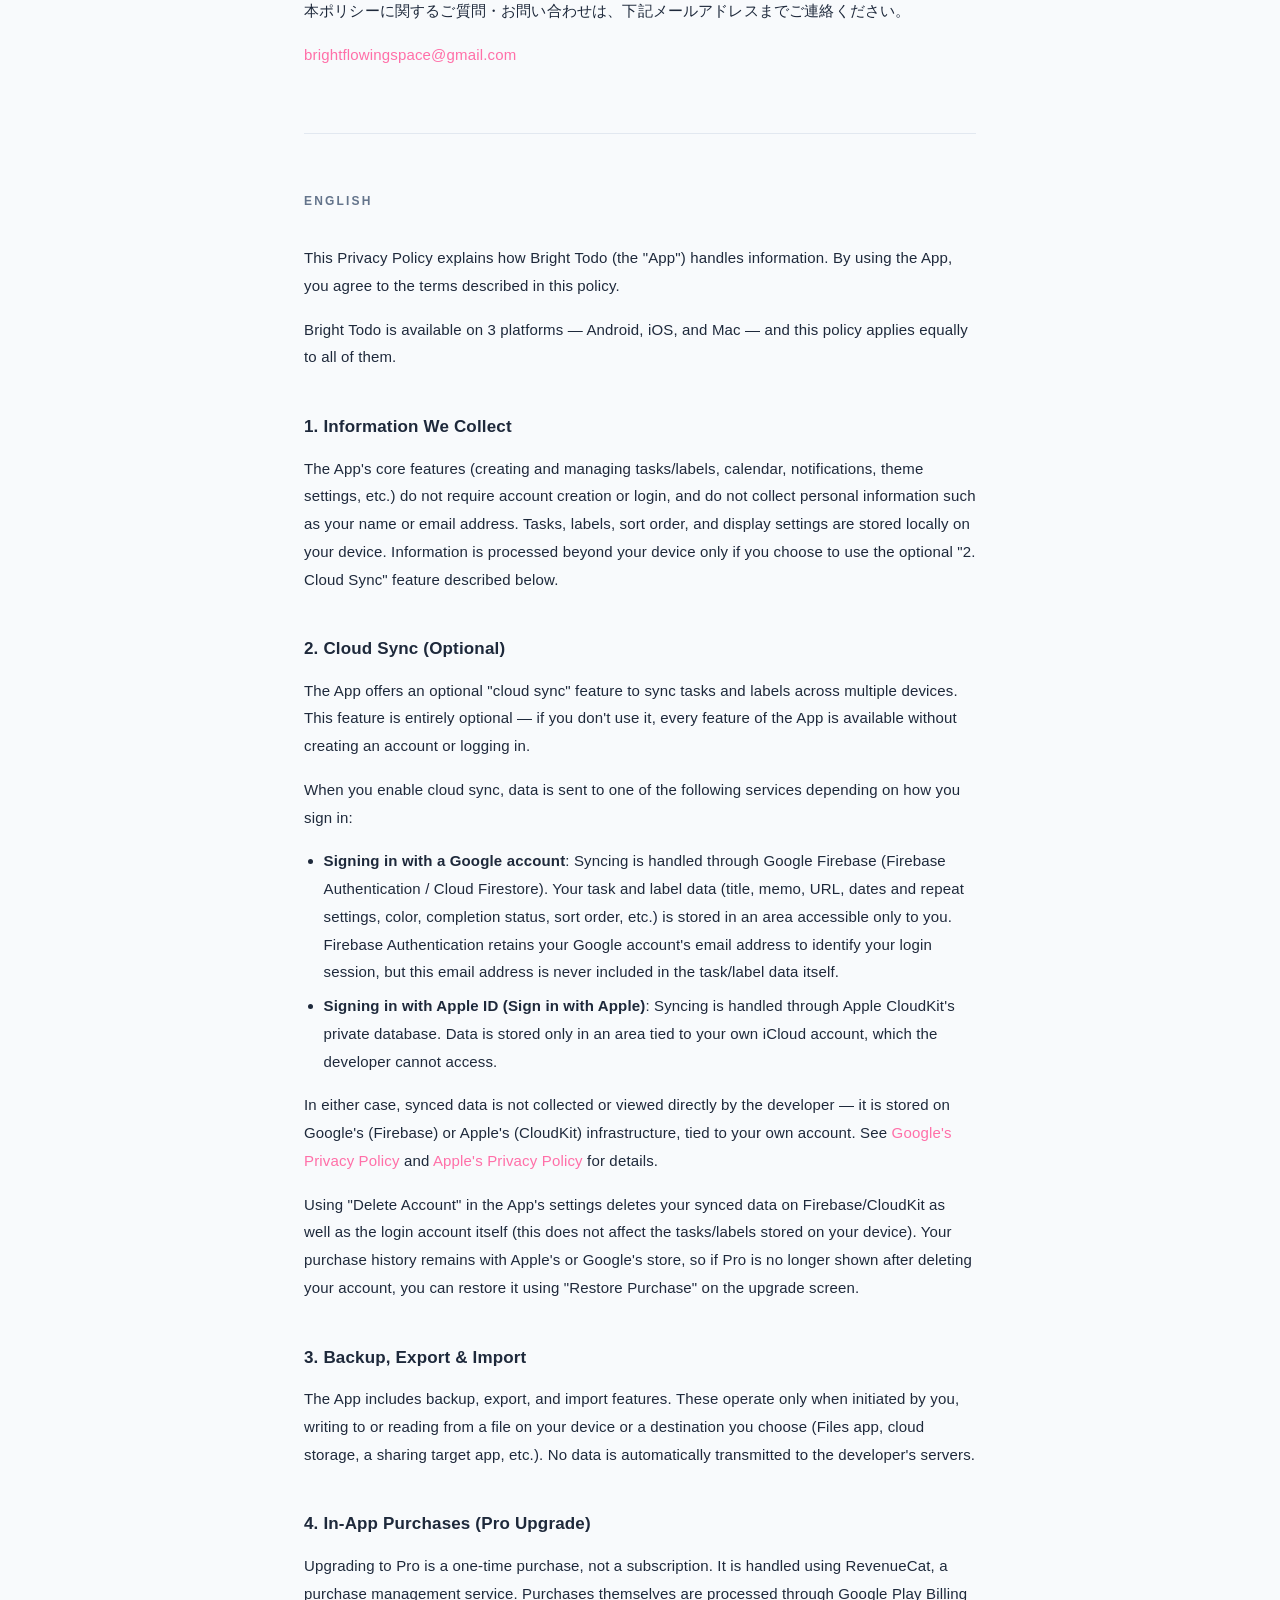
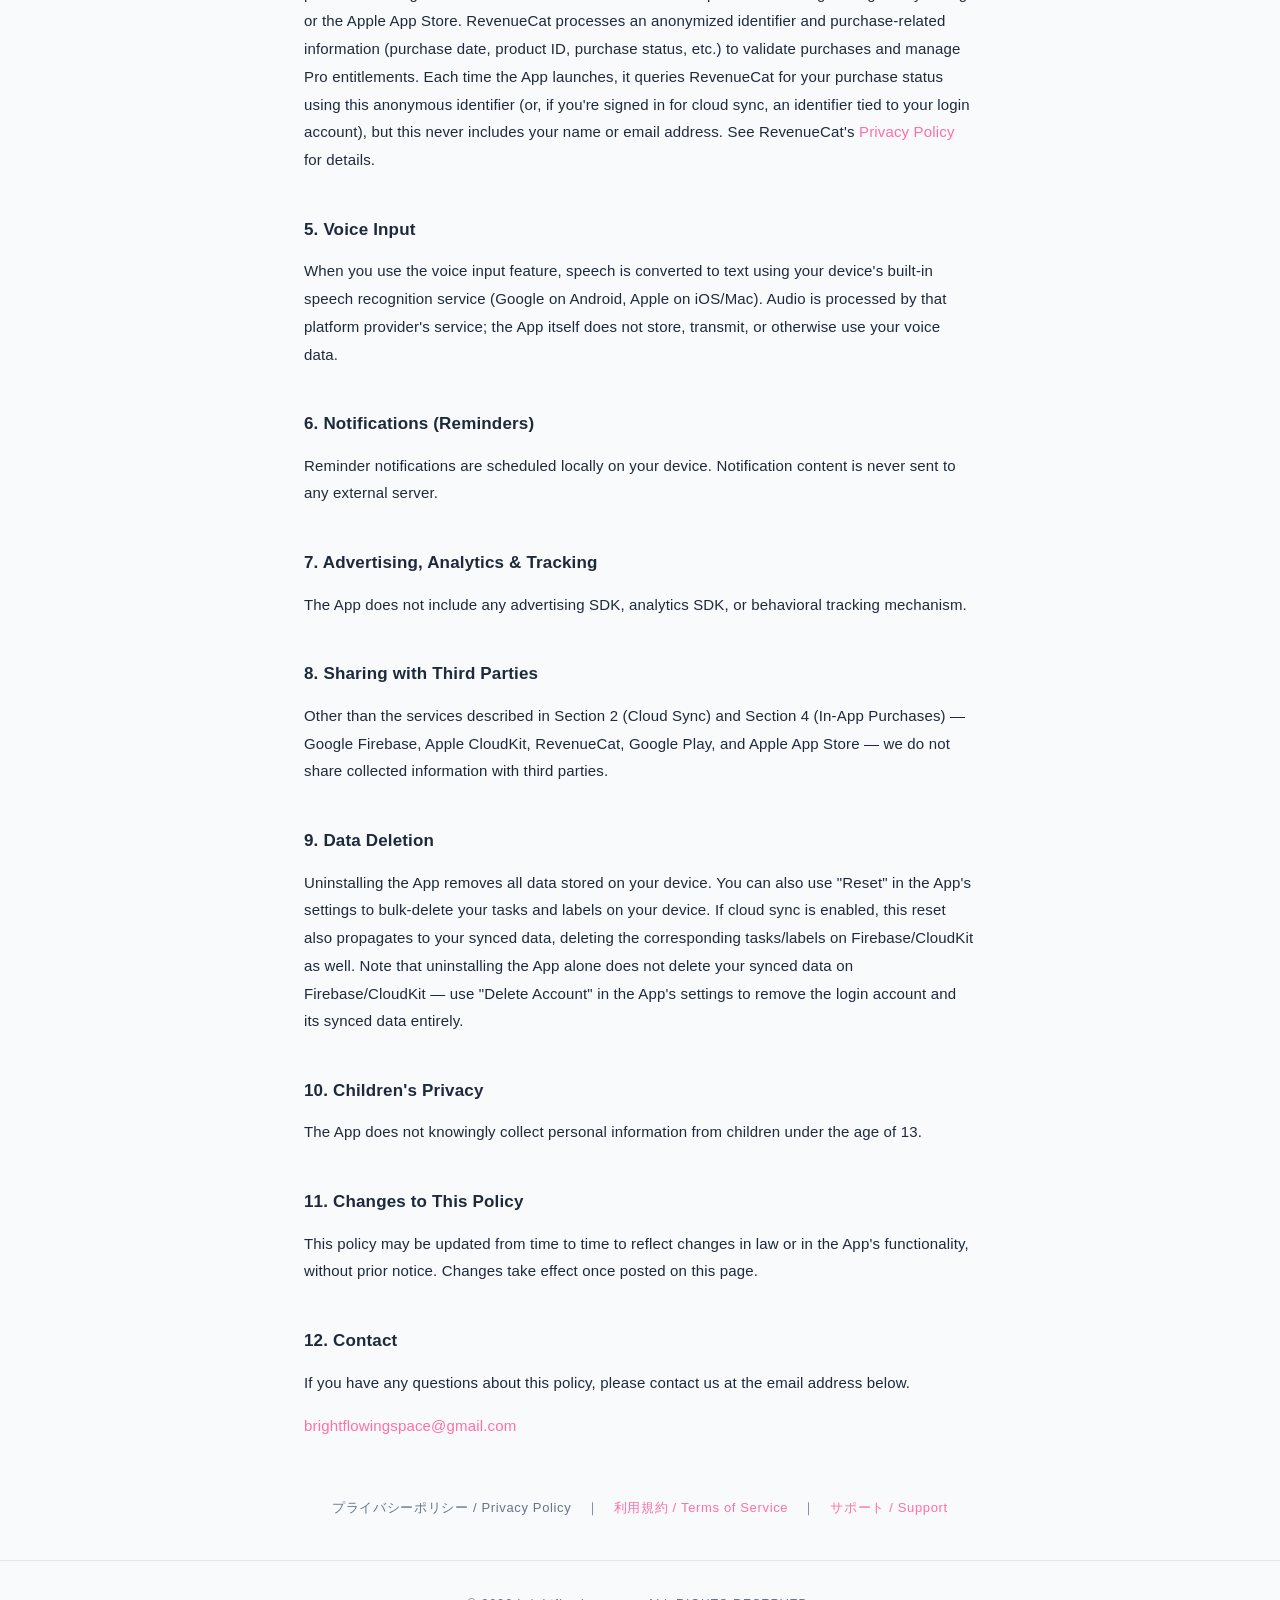
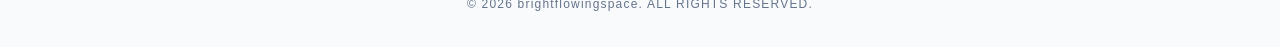
==== commit ee5d50d3: "feat: プライバシー・サポートのフッターに利用規約リンクを追加 Co-Authored-By: Claude Sonnet 5.5 <noreply@anthropic.com>" ====
--- a/index.html
+++ b/index.html
@@ -324,6 +324,8 @@
   <nav class="footer-links">
     <span class="current">プライバシーポリシー / Privacy Policy</span>
     <span class="sep">｜</span>
+    <a href="./terms.html">利用規約 / Terms of Service</a>
+    <span class="sep">｜</span>
     <a href="./support.html">サポート / Support</a>
   </nav>
 
